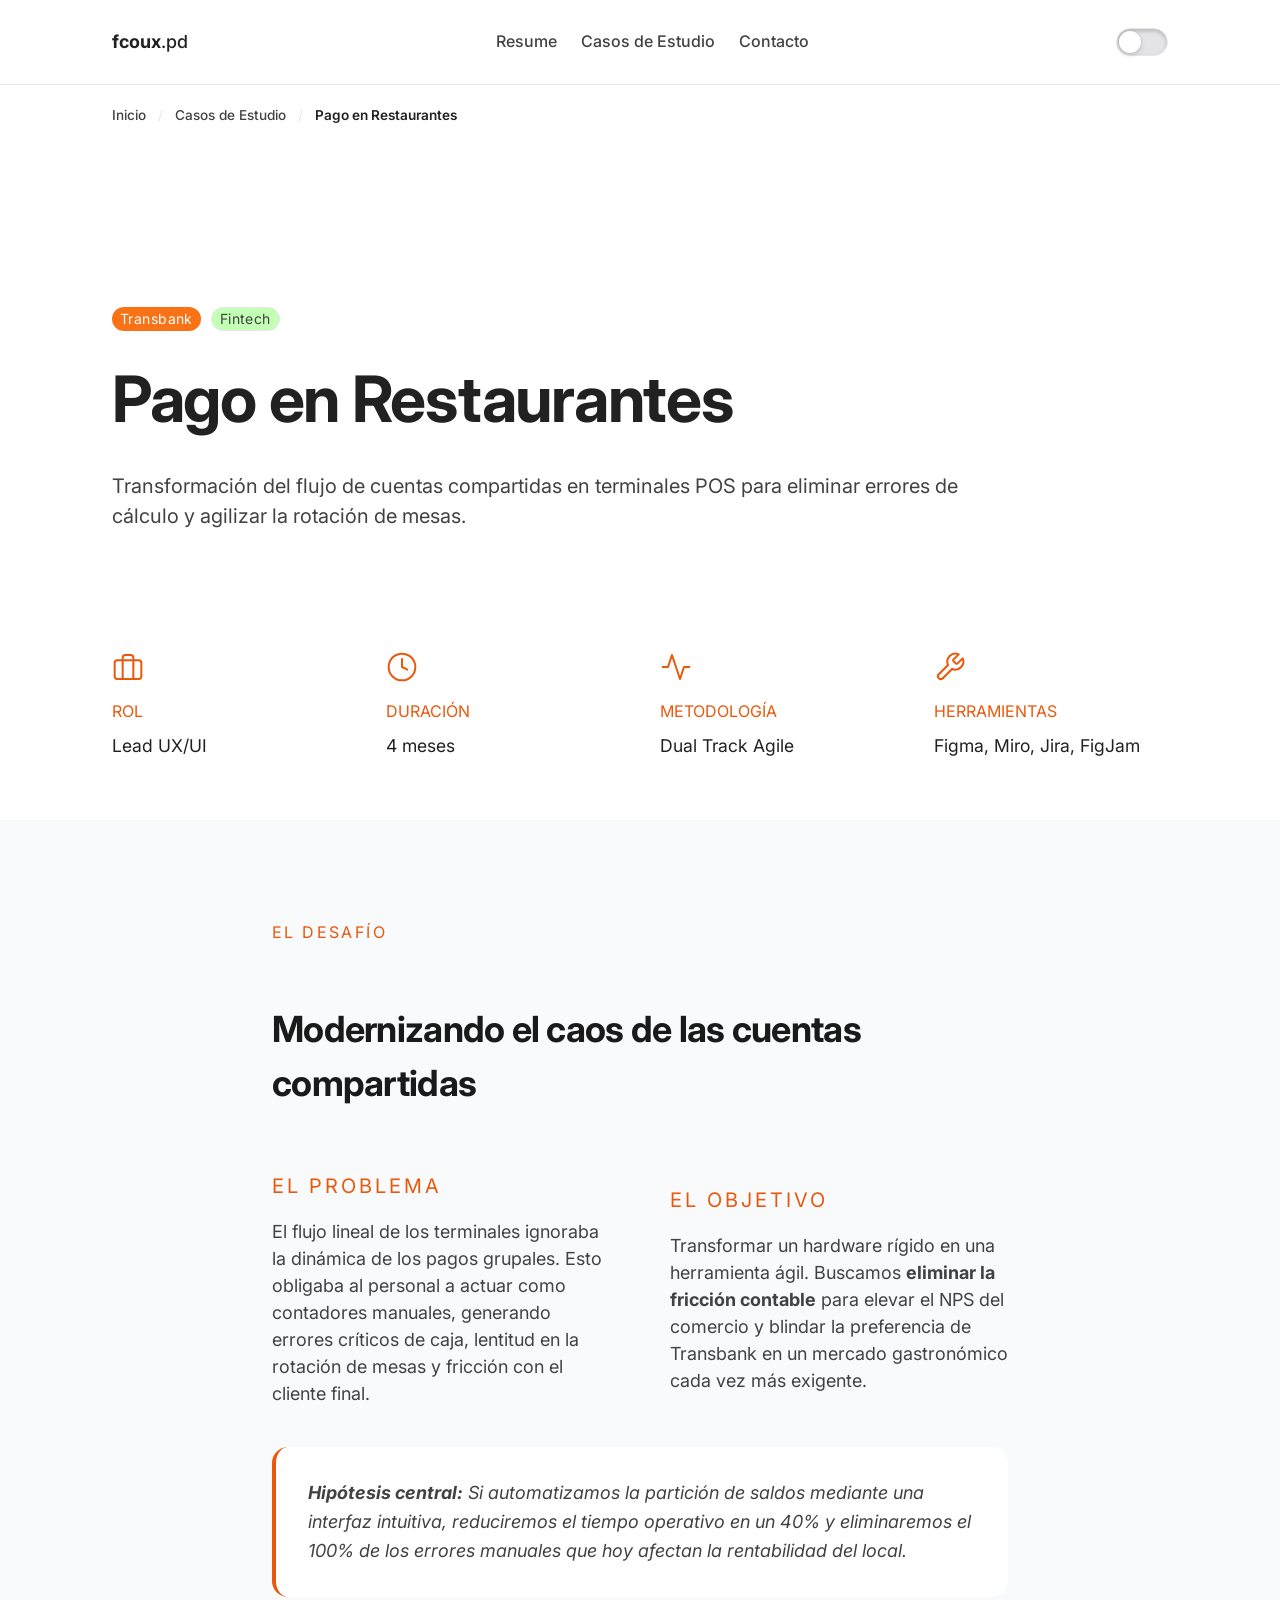
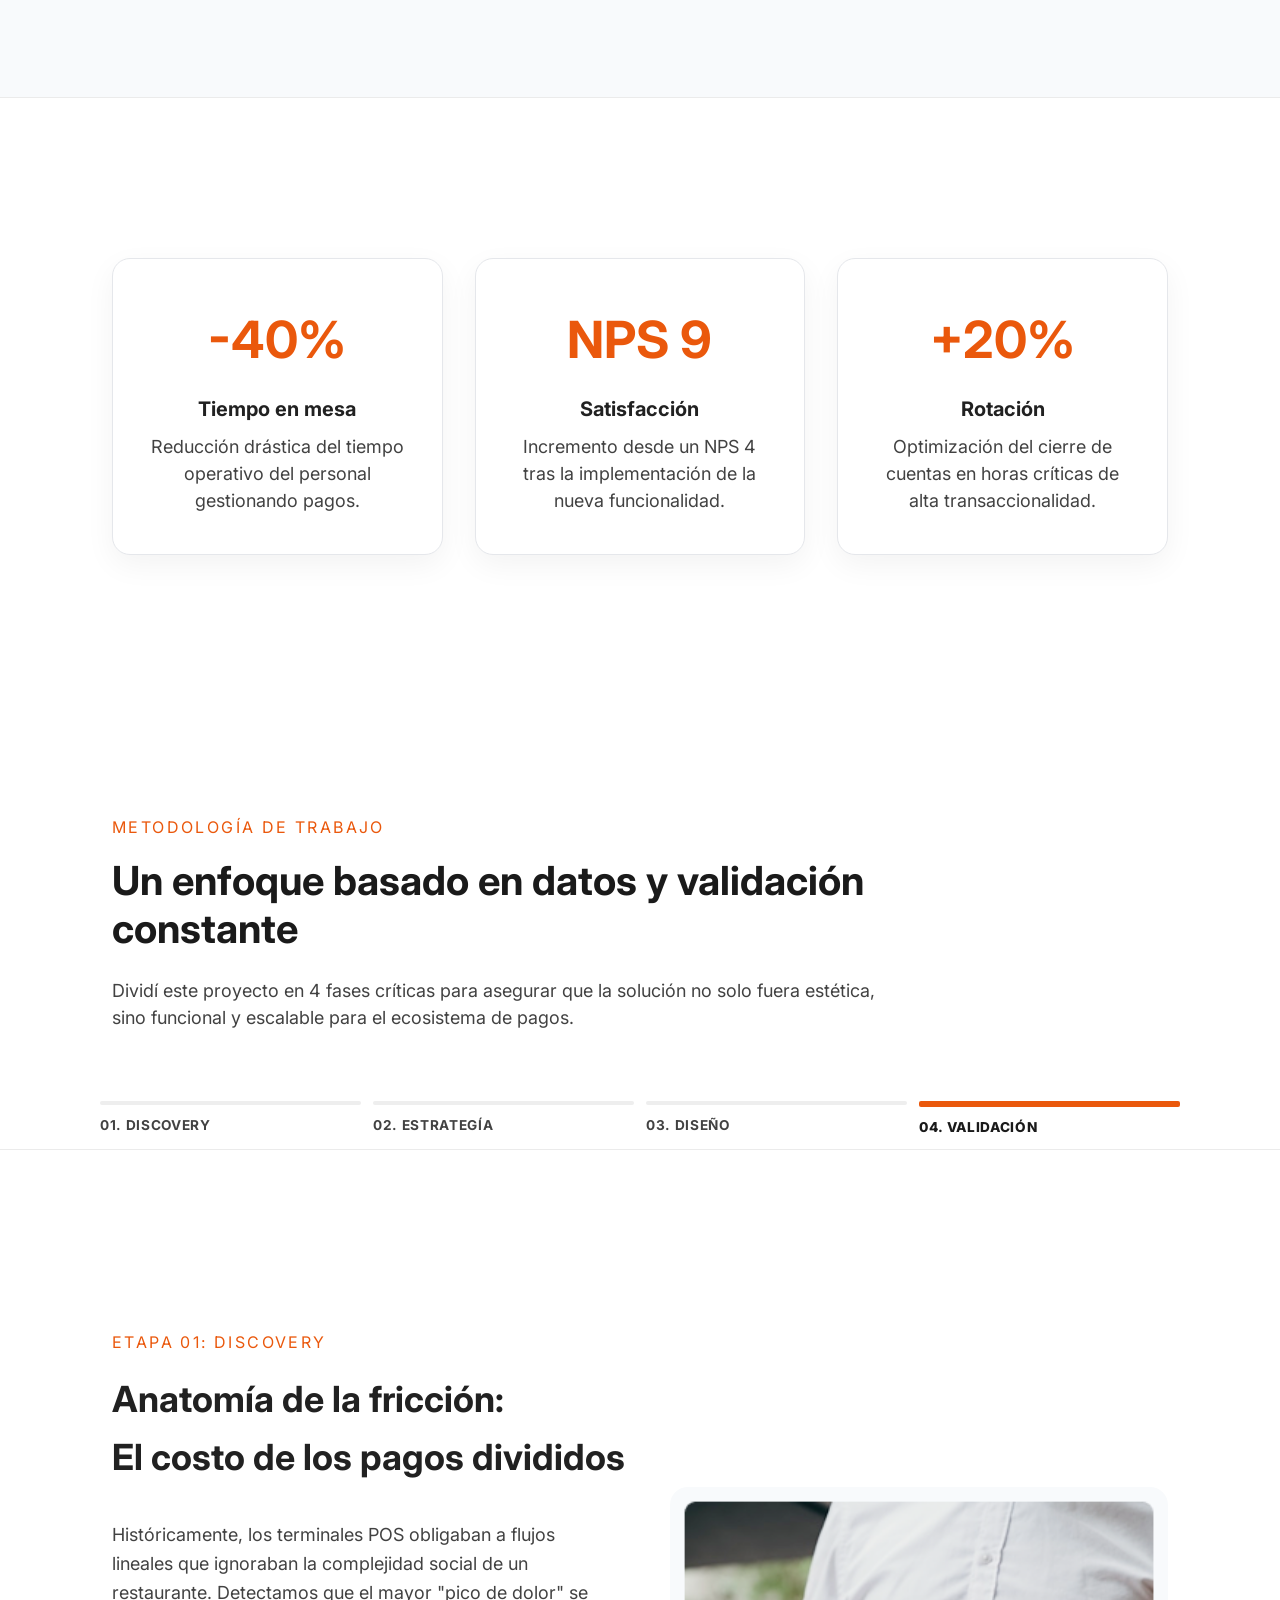
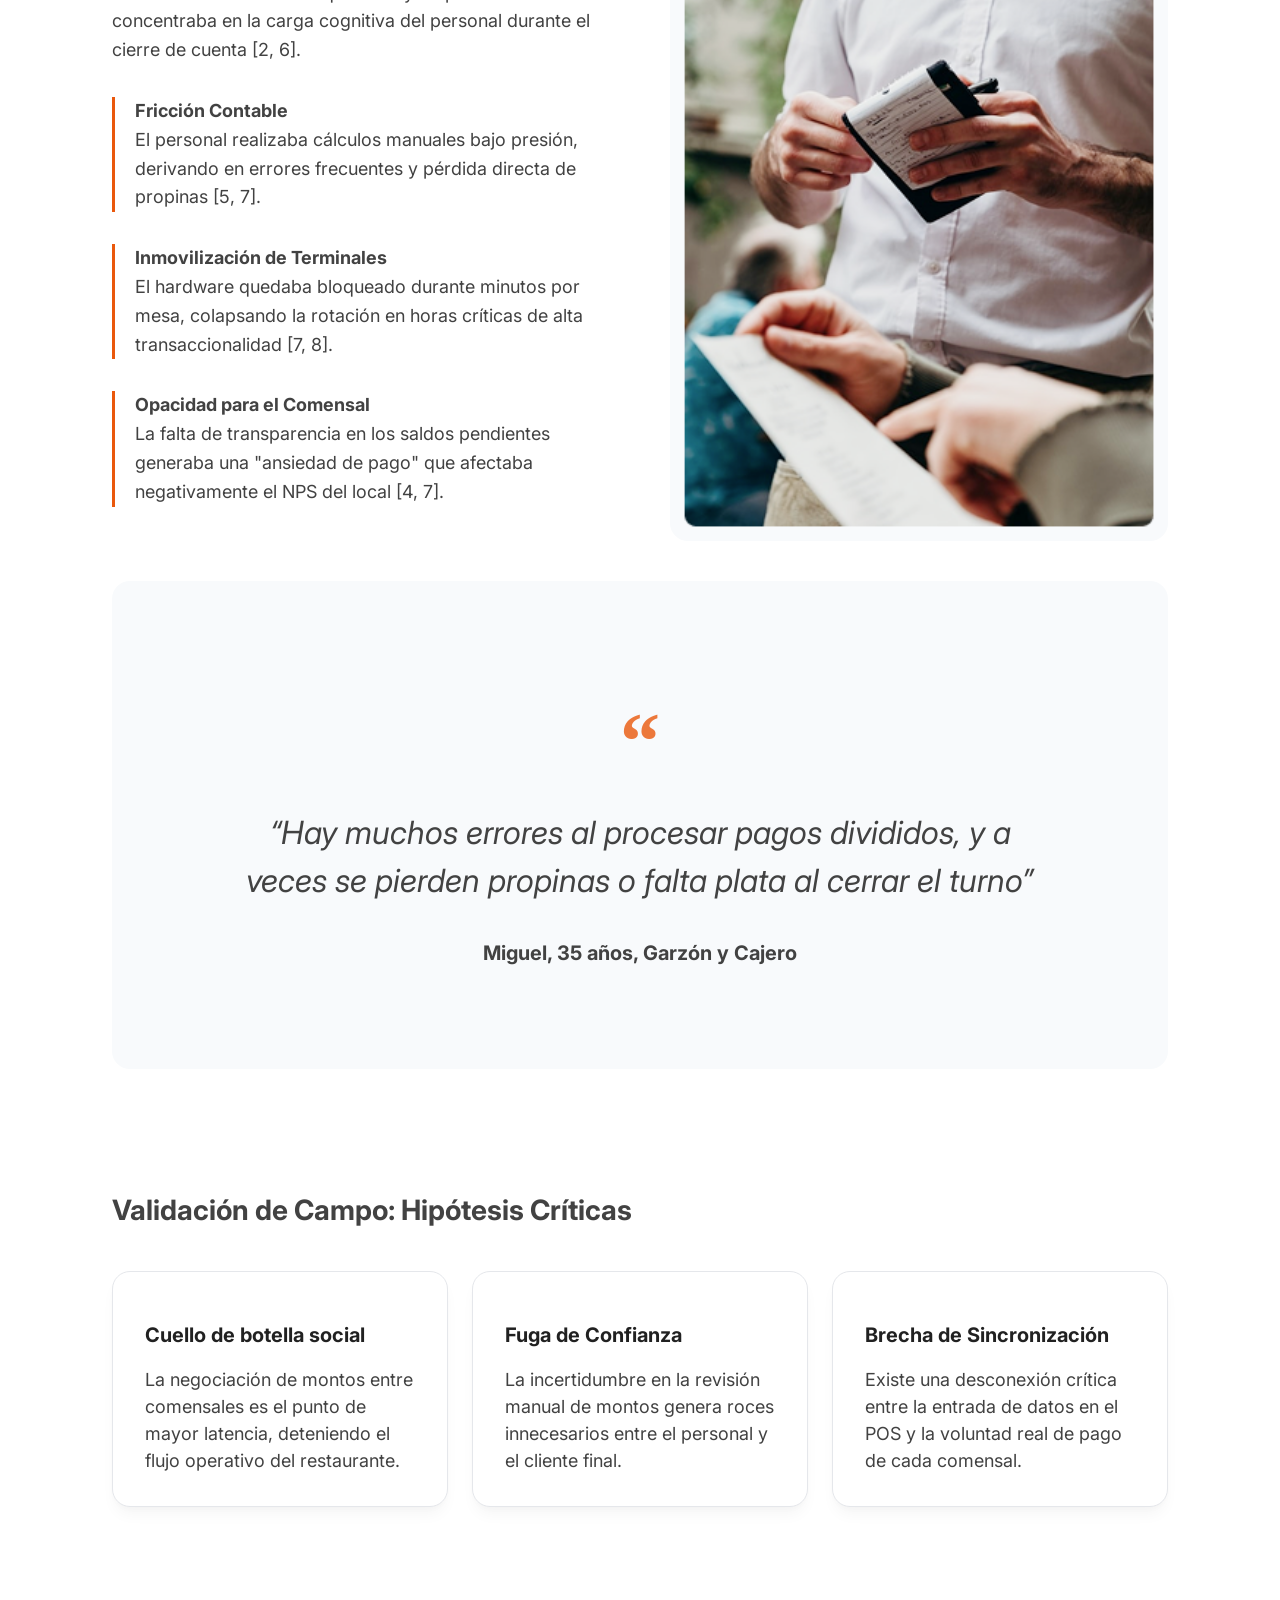
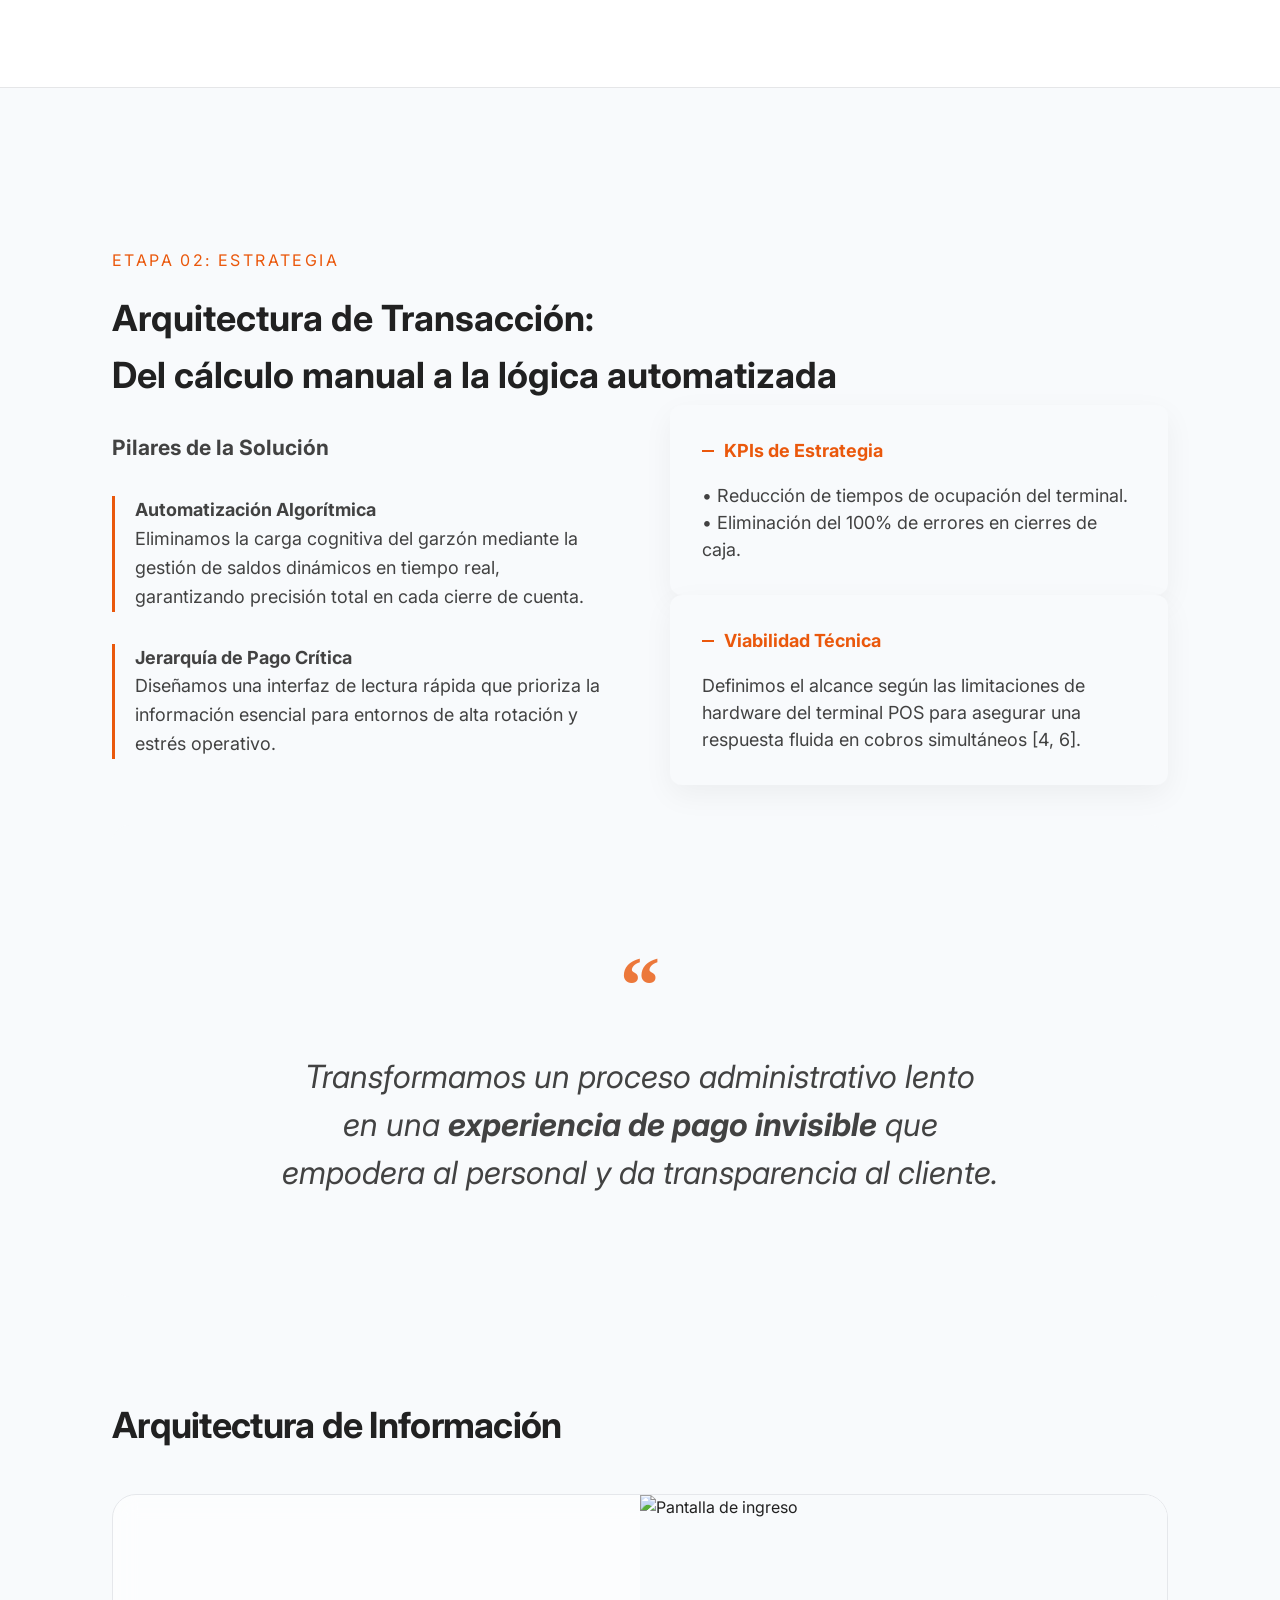
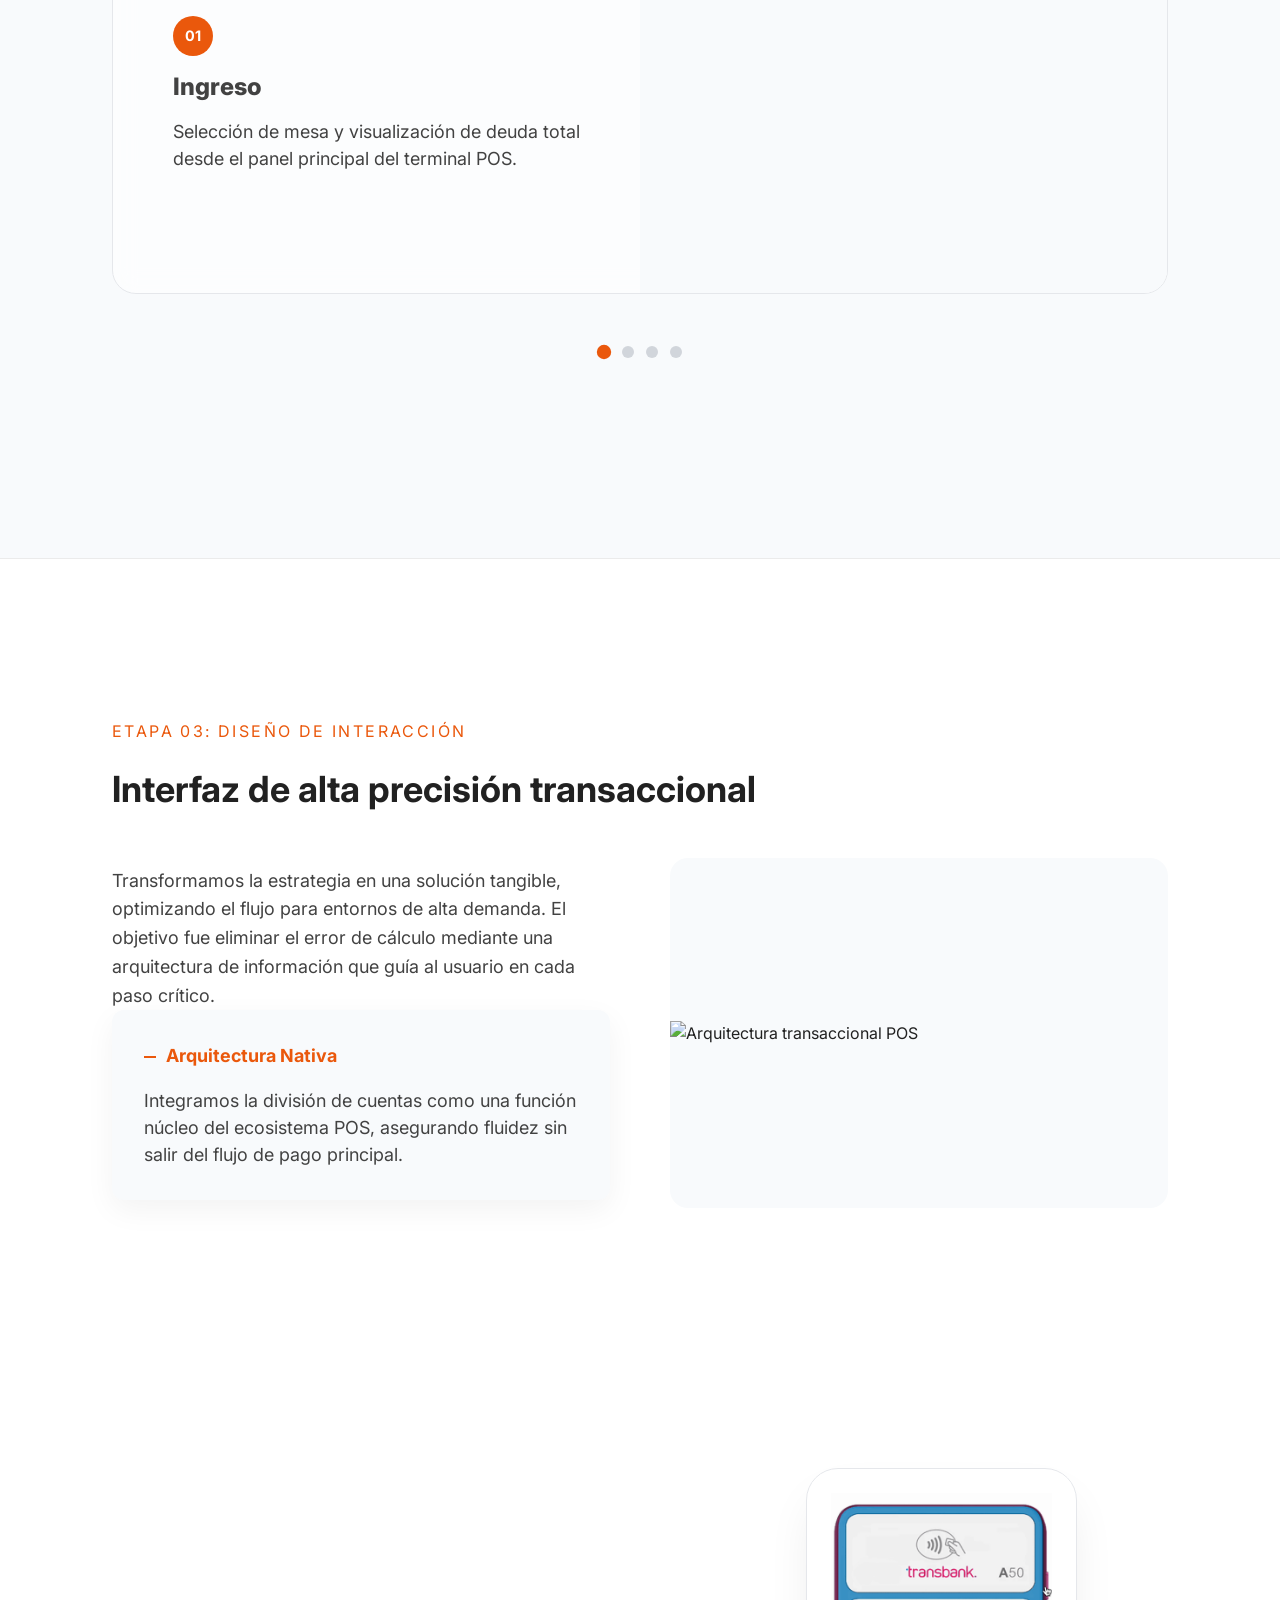
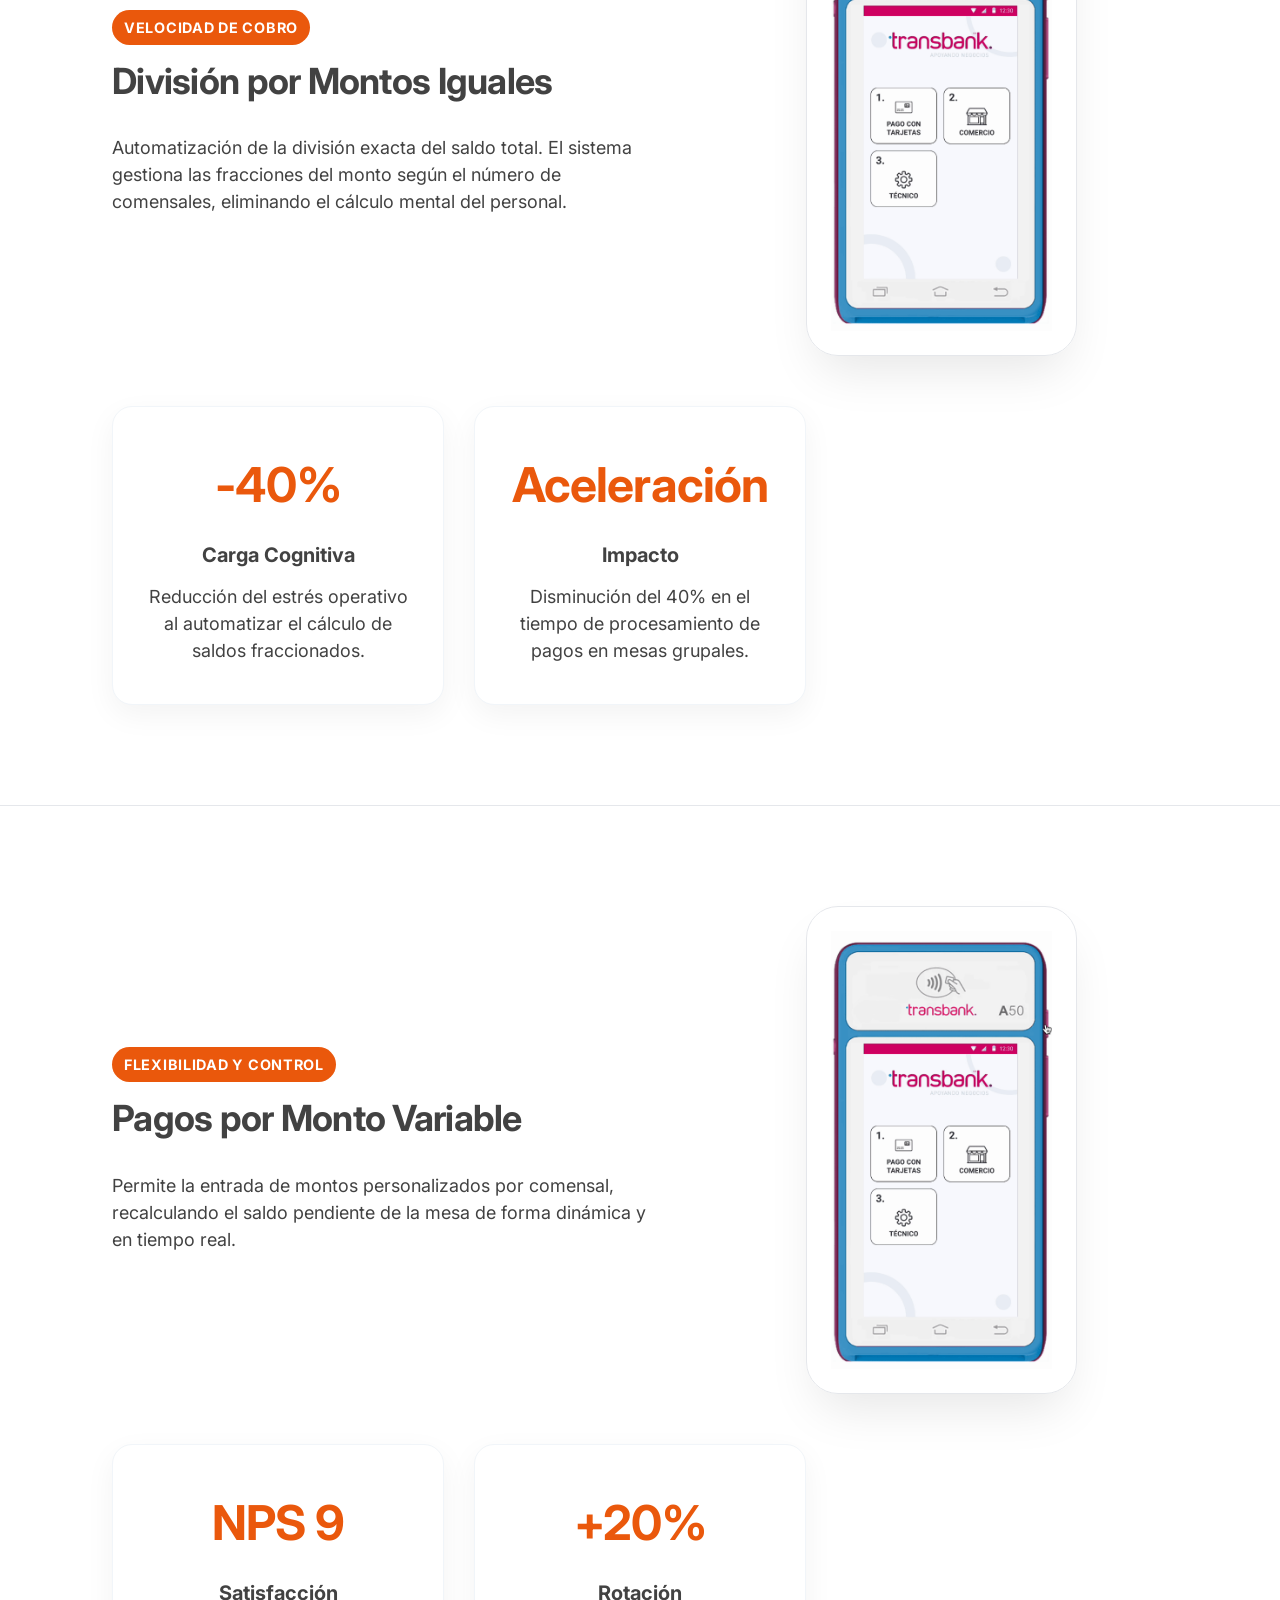
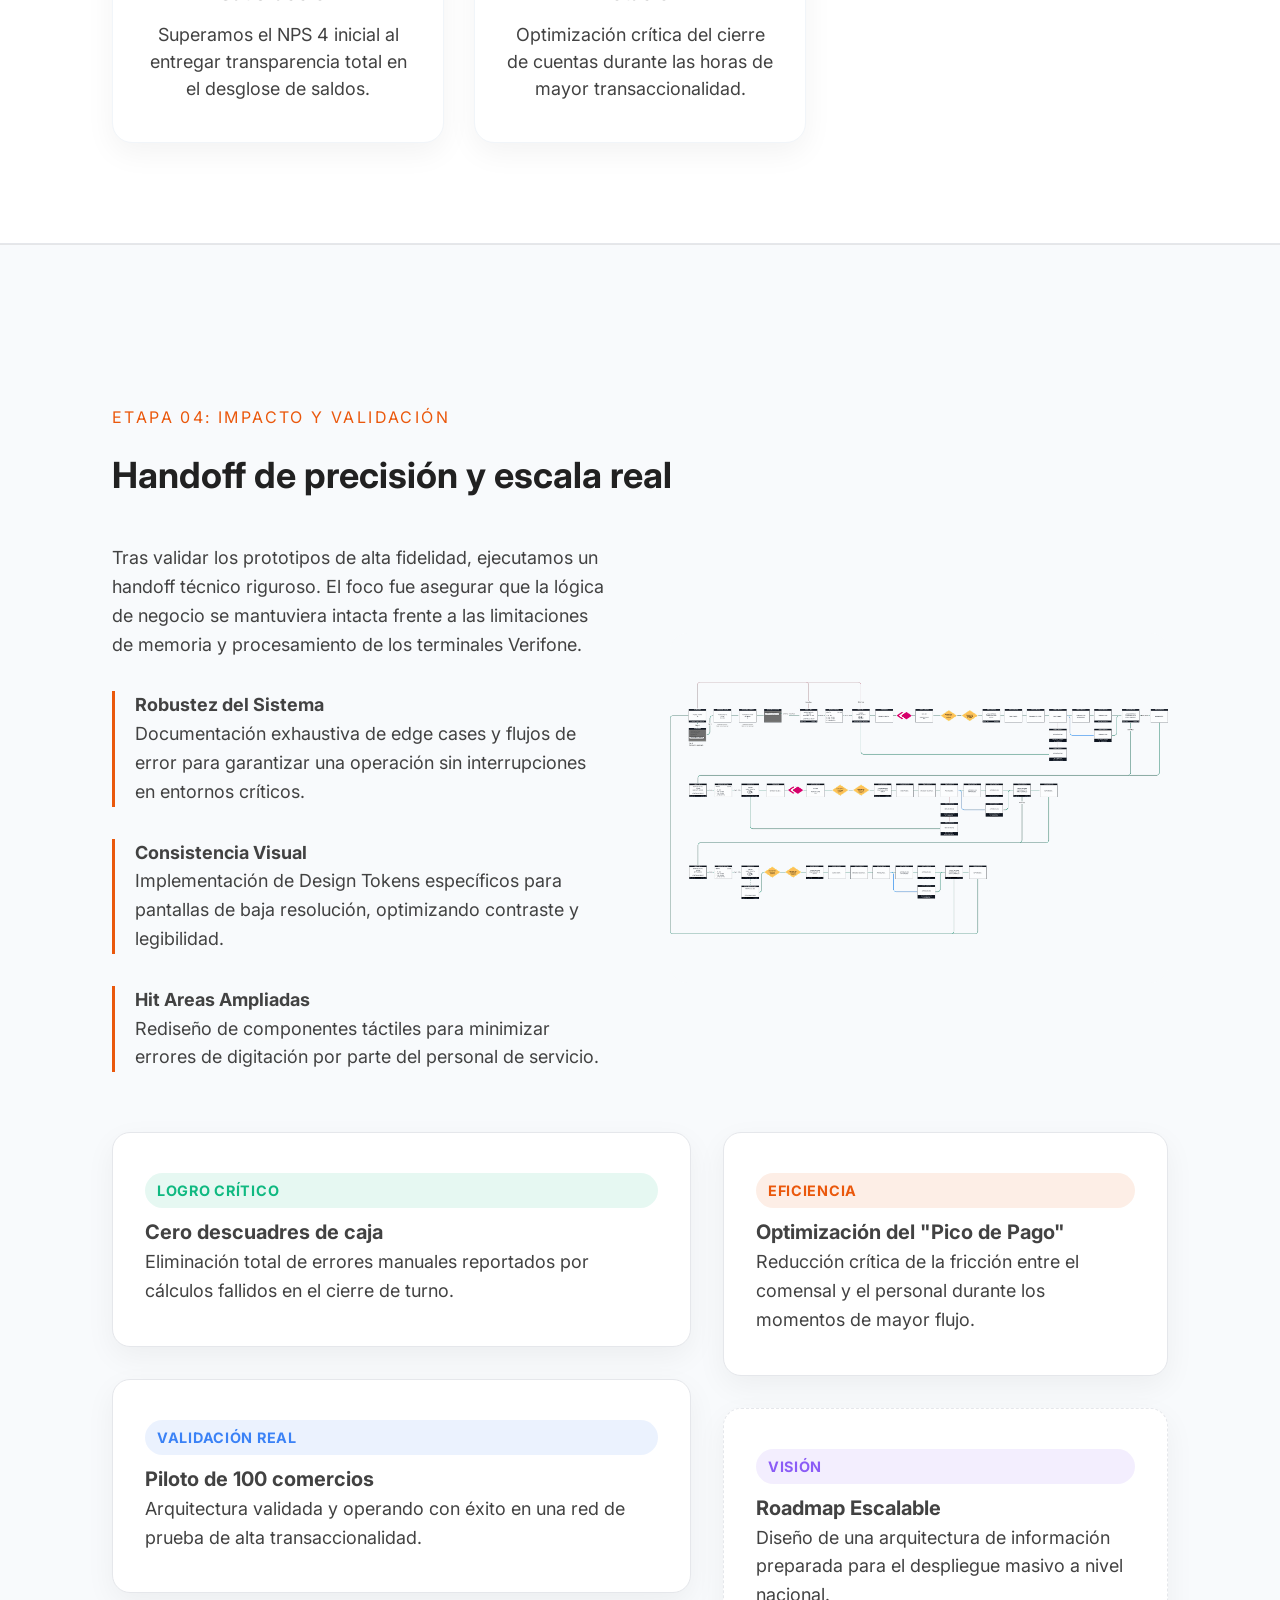
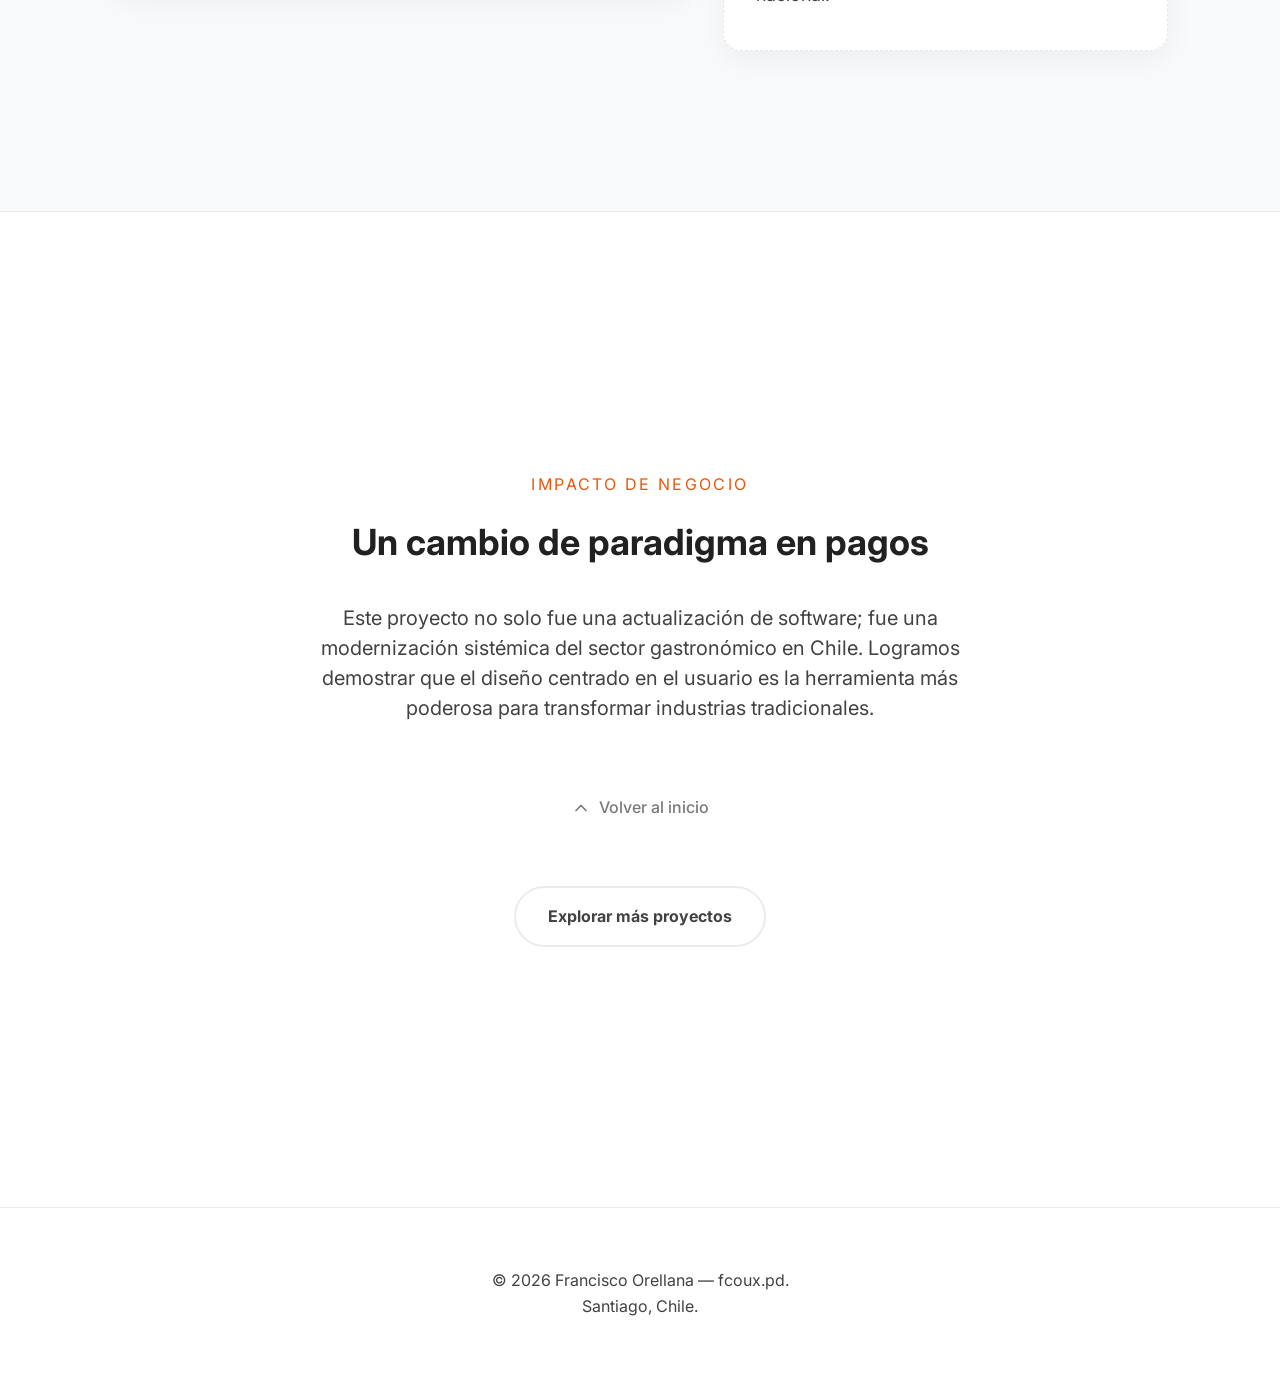
==== restaurante.html @ 1adadba8 "Add files via upload MVP 2" ====
<!DOCTYPE html>
<html lang="es">

<head>
    <meta charset="UTF-8">
    <meta name="viewport" content="width=device-width, initial-scale=1.0">
    <base href="/portfolio.pd-ux/">
    <title>Pago en Restaurantes | fcoux.pd</title>
    <link rel="stylesheet" href="../css/index.css">
    <link rel="stylesheet" href="../css/restaurante.css">
    <link href="https://fonts.googleapis.com/css2?family=Inter:wght@400;500;600;700;800&display=swap" rel="stylesheet">
</head>

<body>
    <header class="navbar" id="navbar">
        <div class="container nav-content">
            <a href="../index.html" class="logo"><strong>fcoux</strong>.pd</a>
            <nav class="nav-links desktop-nav">
                <a href="../index.html#about">Resume</a>
                <a href="../index.html#projects">Casos de Estudio</a>
                <a href="../index.html#contact">Contacto</a>
            </nav>
            <div class="nav-actions">
                <button class="theme-toggle" id="themeToggle" type="button" aria-label="Cambiar tema">
                    <div class="theme-toggle-track">
                        <div class="theme-toggle-thumb"></div>
                    </div>
                </button>
                <button class="menu-toggle" id="menuToggle" type="button" aria-label="Abrir menú">
                    <span></span><span></span><span></span>
                </button>
            </div>
        </div>
        <nav class="mobile-menu" id="mobileMenu">
            <a href="../index.html#about">Resume</a>
            <a href="../index.html#projects">Casos de Estudio</a>
            <a href="../index.html#contact">Contacto</a>
        </nav>
    </header>
    <nav class="breadcrumb-nav" aria-label="Breadcrumb">
        <div class="container">
            <ol class="breadcrumb-list">
                <li><a href="../index.html">Inicio</a></li>
                <li><a href="../index.html#projects">Casos de Estudio</a></li>
                <li aria-current="page">Pago en Restaurantes</li>
            </ol>
        </div>
    </nav>
    <main>
        <section class="project-detail-hero">
            <div class="container">
                <div class="project-tags">
                    <span class="tag tag-primary">Transbank</span>
                    <span class="tag tag-secondary">Fintech</span>
                </div>

                <div class="project-header">
                    <h1>Pago en Restaurantes</h1>
                    <p class="project-subtitle">Transformación del flujo de cuentas compartidas en terminales POS para eliminar errores de cálculo y agilizar la rotación de mesas.</p>
                </div>

                <div class="project-meta-grid">
                    <div class="project-meta-item">
                        <div class="icon-box">
                            <svg xmlns="http://www.w3.org/2000/svg" viewBox="0 0 24 24" fill="none" stroke="currentColor" stroke-width="2" stroke-linecap="round" stroke-linejoin="round"><rect x="2" y="7" width="20" height="14" rx="2" ry="2"></rect><path d="M16 21V5a2 2 0 0 0-2-2h-4a2 2 0 0 0-2 2v16"></path></svg>
                        </div>
                        <span>ROL</span>
                        <p>Lead UX/UI</p>
                    </div>

                    <div class="project-meta-item">
                        <div class="icon-box">
                            <svg xmlns="http://www.w3.org/2000/svg" viewBox="0 0 24 24" fill="none" stroke="currentColor" stroke-width="2" stroke-linecap="round" stroke-linejoin="round"><circle cx="12" cy="12" r="10"></circle><polyline points="12 6 12 12 16 14"></polyline></svg>
                        </div>
                        <span>DURACIÓN</span>
                        <p>4 meses</p>
                    </div>

                    <div class="project-meta-item">
                        <div class="icon-box">
                            <svg xmlns="http://www.w3.org/2000/svg" viewBox="0 0 24 24" fill="none" stroke="currentColor" stroke-width="2" stroke-linecap="round" stroke-linejoin="round"><polyline points="22 12 18 12 15 21 9 3 6 12 2 12"></polyline></svg>
                        </div>
                        <span>METODOLOGÍA</span>
                        <p>Dual Track Agile</p>
                    </div>

                    <div class="project-meta-item">
                        <div class="icon-box">
                            <svg xmlns="http://www.w3.org/2000/svg" viewBox="0 0 24 24" fill="none" stroke="currentColor" stroke-width="2" stroke-linecap="round" stroke-linejoin="round"><path d="M14.7 6.3a1 1 0 0 0 0 1.4l1.6 1.6a1 1 0 0 0 1.4 0l3.77-3.77a6 6 0 0 1-7.94 7.94l-6.91 6.91a2.12 2.12 0 0 1-3-3l6.91-6.91a6 6 0 0 1 7.94-7.94l-3.76 3.76z"></path></svg>
                        </div>
                        <span>HERRAMIENTAS</span>
                        <p>Figma, Miro, Jira, FigJam</p>
                    </div>
                </div>
            </div>
        </section>
        <section class="section-wrapper bg-surface-2">
            <div class="container narrow">
                <div class="problem-statement">
                    <span class="stage-tag">EL DESAFÍO</span>
                    <h2 class="mt-40">Modernizando el caos de las cuentas compartidas</h2>

                    <div class="two-columns-grid mt-60">
                        <div class="col-text">
                            <h3>EL PROBLEMA</h3>
                            <p>El flujo lineal de los terminales ignoraba la dinámica de los pagos grupales. Esto obligaba al personal a actuar como contadores manuales, generando errores críticos de caja, lentitud en la rotación de mesas y fricción con
                                el cliente final.</p>
                        </div>
                        <div class="col-text">
                            <h3>EL OBJETIVO</h3>
                            <p>Transformar un hardware rígido en una herramienta ágil. Buscamos <strong>eliminar la fricción contable</strong> para elevar el NPS del comercio y blindar la preferencia de Transbank en un mercado gastronómico cada vez más exigente.</p>
                        </div>
                    </div>

                    <div class="data-box mt-40">
                        <strong>Hipótesis central:</strong> Si automatizamos la partición de saldos mediante una interfaz intuitiva, reduciremos el tiempo operativo en un 40% y eliminaremos el 100% de los errores manuales que hoy afectan la rentabilidad
                        del local.
                    </div>
                </div>
            </div>
        </section>
        <section class="section-wrapper border-top">
            <div class="section-content">
                <div class="container">
                    <div class="metrics-grid">
                        <div class="metric-card">
                            <span class="metric-value">-40%</span>
                            <h3 class="metric-label">Tiempo en mesa</h3>
                            <p class="metric-description">Reducción drástica del tiempo operativo del personal gestionando pagos.</p>
                        </div>
                        <div class="metric-card">
                            <span class="metric-value">NPS 9</span>
                            <h3 class="metric-label">Satisfacción</h3>
                            <p class="metric-description">Incremento desde un NPS 4 tras la implementación de la nueva funcionalidad.</p>
                        </div>
                        <div class="metric-card">
                            <span class="metric-value">+20%</span>
                            <h3 class="metric-label">Rotación</h3>
                            <p class="metric-description">Optimización del cierre de cuentas en horas críticas de alta transaccionalidad.</p>
                        </div>
                    </div>
                </div>
            </div>
        </section>
        <section class="section-wrapper process-intro">
            <div class="container">
                <div class="process-header">
                    <span class="eyebrow">Metodología de Trabajo</span>
                    <h3>Un enfoque basado en datos y validación constante</h3>
                    <p class="section-description">
                        Dividí este proyecto en 4 fases críticas para asegurar que la solución no solo fuera estética, sino funcional y escalable para el ecosistema de pagos.
                    </p>
                </div>
            </div>
        </section>
        <nav class="project-progress-nav" aria-label="Progreso del caso de estudio">
            <div class="container">
                <div class="progress-track">
                    <a href="#cap1" class="progress-step active js-scroll-link">
                        <span class="step-dot"></span>
                        <span class="step-name">01. DISCOVERY</span>
                    </a>
                    <a href="#cap2" class="progress-step active js-scroll-link">
                        <span class="step-dot"></span>
                        <span class="step-name">02. ESTRATEGÍA</span>
                    </a>
                    <a href="#cap3" class="progress-step active js-scroll-link">
                        <span class="step-dot"></span>
                        <span class="step-name">03. DISEÑO</span>
                    </a>
                    <a href="#cap4" class="progress-step active js-scroll-link">
                        <span class="step-dot"></span>
                        <span class="step-name">04. VALIDACIÓN</span>
                    </a>
                </div>
            </div>
        </nav>

        <section id="cap1" class="section-content">
            <div class="section-content">
                <div class="container">
                    <span class="stage-tag" id="cap1">ETAPA 01: DISCOVERY</span>
                    <!-- Título enfocado en el impacto operativo -->
                    <h2>Anatomía de la fricción: <br>El costo de los pagos divididos</h2>

                    <div class="two-columns-grid">
                        <div class="col-text">
                            <p>Históricamente, los terminales POS obligaban a flujos lineales que ignoraban la complejidad social de un restaurante. Detectamos que el mayor "pico de dolor" se concentraba en la carga cognitiva del personal durante el cierre
                                de cuenta [2, 6].</p>

                            <div class="pillars-grid">
                                <div class="highlight-list">
                                    <strong>Fricción Contable</strong>
                                    <p>El personal realizaba cálculos manuales bajo presión, derivando en errores frecuentes y pérdida directa de propinas [5, 7].</p>
                                </div>
                                <div class="highlight-list">
                                    <strong>Inmovilización de Terminales</strong>
                                    <p>El hardware quedaba bloqueado durante minutos por mesa, colapsando la rotación en horas críticas de alta transaccionalidad [7, 8].</p>
                                </div>
                                <div class="highlight-list">
                                    <strong>Opacidad para el Comensal</strong>
                                    <p>La falta de transparencia en los saldos pendientes generaba una "ansiedad de pago" que afectaba negativamente el NPS del local [4, 7].</p>
                                </div>
                            </div>
                        </div>

                        <div class="col-visual">
                            <div class="image-placeholder journey-map">
                                <img src="../media/researc.png" alt="Journey Map: El flujo de pago en 8+ fases" class="img-fluid">
                            </div>
                        </div>
                    </div>

                    <!-- Voice of Customer: Directo de tus fuentes -->
                    <div class="question-container">
                        <div class="quote-icon">“</div>
                        <p class="question-text">
                            “Hay muchos errores al procesar pagos divididos, y a veces se pierden propinas o falta plata al cerrar el turno”
                        </p>
                        <p class="user-info">
                            Miguel, 35 años, Garzón y Cajero
                        </p>
                    </div>

                    <!-- Hipótesis de Investigación de Campo corregidas -->
                    <div class="guerrilla-box mt-60">
                        <h3>Validación de Campo: Hipótesis Críticas</h3>
                        <div class="hypothesis-grid">
                            <article class="hypo-item">
                                <div class="icon-box-hypo">
                                    <i data-lucide="users"></i>
                                </div>
                                <h4>Cuello de botella social</h4>
                                <p>La negociación de montos entre comensales es el punto de mayor latencia, deteniendo el flujo operativo del restaurante.</p>
                            </article>

                            <article class="hypo-item">
                                <div class="icon-box-hypo">
                                    <i data-lucide="alert-triangle"></i>
                                </div>
                                <h4>Fuga de Confianza</h4>
                                <p>La incertidumbre en la revisión manual de montos genera roces innecesarios entre el personal y el cliente final.</p>
                            </article>

                            <article class="hypo-item">
                                <div class="icon-box-hypo">
                                    <i data-lucide="refresh-cw"></i>
                                </div>
                                <h4>Brecha de Sincronización</h4>
                                <p>Existe una desconexión crítica entre la entrada de datos en el POS y la voluntad real de pago de cada comensal.</p>
                            </article>
                        </div>
                    </div>

                    <script src="https://unpkg.com/lucide@latest"></script>
                    <script>
                        lucide.createIcons();
                    </script>
                </div>
            </div>


        </section>
        <section id="cap2" class="section-wrapper border-top bg-surface-2">

            <div class="section-content">
                <div class="container">
                    <span class="stage-tag">ETAPA 02: ESTRATEGIA</span>
                    <!-- Título con enfoque en el valor entregado -->
                    <h2>Arquitectura de Transacción: <br> Del cálculo manual a la lógica automatizada</h2>

                    <div class="two-columns-grid">
                        <div class="col-text">
                            <h3>Pilares de la Solución</h3>
                            <div class="pillars-grid">
                                <div class="highlight-list">
                                    <strong>Automatización Algorítmica</strong>
                                    <p>Eliminamos la carga cognitiva del garzón mediante la gestión de saldos dinámicos en tiempo real, garantizando precisión total en cada cierre de cuenta.</p>
                                </div>
                                <div class="highlight-list">
                                    <strong>Jerarquía de Pago Crítica</strong>
                                    <p>Diseñamos una interfaz de lectura rápida que prioriza la información esencial para entornos de alta rotación y estrés operativo.</p>
                                </div>
                            </div>
                        </div>

                        <div class="col-visual">
                            <div class="qa-box">
                                <h4>KPIs de Estrategia</h4>
                                <p>• Reducción de tiempos de ocupación del terminal.</p>
                                <p>• Eliminación del 100% de errores en cierres de caja.</p>
                            </div>
                            <div class="qa-box">
                                <h4>Viabilidad Técnica</h4>
                                <p>Definimos el alcance según las limitaciones de hardware del terminal POS para asegurar una respuesta fluida en cobros simultáneos [4, 6].</p>
                            </div>
                        </div>
                    </div>
                    <div class="question-container">
                        <div class="quote-icon">“</div>
                        <p class="question-text">
                            Transformamos un proceso administrativo lento en una
                            <strong>experiencia de pago invisible</strong> que empodera al personal y da transparencia al cliente.
                        </p>

                    </div>


                    <div class="mt-100">
                        <div class="section-title">
                            <h2>Arquitectura de Información</h2>
                        </div>
                        <div class="architecture-carousel">
                            <div class="carousel-track">

                                <div class="flow-slide">
                                    <div class="slide-content">
                                        <div class="step-badge">01</div>
                                        <h4>Ingreso</h4>
                                        <p>Selección de mesa y visualización de deuda total desde el panel principal del terminal POS.</p>
                                    </div>
                                    <div class="slide-visual">
                                        <img src="../media/pantalla-01.png" alt="Pantalla de ingreso">
                                    </div>
                                </div>

                                <div class="flow-slide">
                                    <div class="slide-content">
                                        <div class="step-badge">02</div>
                                        <h4>Partición</h4>
                                        <p>Definición de rutas: División por montos iguales, específicos o por ítems de consumo.</p>
                                    </div>
                                    <div class="slide-visual">
                                        <img src="../media/pantalla-02.png" alt="Pantalla de partición">
                                    </div>
                                </div>
                                <div class="flow-slide">
                                    <div class="slide-content">
                                        <div class="step-badge">03</div>
                                        <h4>Liquidación</h4>
                                        <p>Gestión dinámica de saldos y pagos parciales</p>
                                    </div>
                                    <div class="slide-visual">
                                        <img src="../media/pantalla-02.png" alt="Pantalla de partición">
                                    </div>
                                </div>
                                <div class="flow-slide">
                                    <div class="slide-content">
                                        <div class="step-badge">04</div>
                                        <h4>Cierre</h4>
                                        <p>Emisión de comprobantes y liberación de mesa.</p>
                                    </div>
                                    <div class="slide-visual">
                                        <img src="../media/pantalla-02.png" alt="Pantalla de partición">
                                    </div>
                                </div>

                            </div>

                            <div class="carousel-dots">
                                <span class="dot active"></span>
                                <span class="dot"></span>
                                <span class="dot"></span>
                                <span class="dot"></span>
                            </div>
                        </div>
                    </div>
                </div>
            </div>
        </section>



        <section id="cap3" class="section-wrapper border-top">
            <div class="section-content">
                <div class="container">
                    <span class="stage-tag" id="cap3">ETAPA 03: DISEÑO DE INTERACCIÓN</span>
                    <h2>Interfaz de alta precisión transaccional</h2>

                    <div class="two-columns-grid mt-40">
                        <div class="col-text">
                            <p>Transformamos la estrategia en una solución tangible, optimizando el flujo para entornos de alta demanda. El objetivo fue eliminar el error de cálculo mediante una arquitectura de información que guía al usuario en cada paso
                                crítico.
                            </p>
                            <div class="qa-box mt-20">
                                <h4>Arquitectura Nativa</h4>
                                <p>Integramos la división de cuentas como una función núcleo del ecosistema POS, asegurando fluidez sin salir del flujo de pago principal.</p>
                            </div>
                        </div>
                        <div class="col-visual">
                            <div class="image-placeholder">
                                <img src="../media/Frame 19210.png" alt="Arquitectura transaccional POS" class="img-fluid">
                            </div>
                        </div>
                    </div>
                </div>
            </div>
        </section>

        <section class="feature-block">
            <div class="container">
                <div class="feature-main-grid">
                    <div class="feature-info">
                        <span class="status-badge">Velocidad de Cobro</span>
                        <h3 class="feature-title">División por Montos Iguales</h3>
                        <p class="feature-description">
                            Automatización de la división exacta del saldo total. El sistema gestiona las fracciones del monto según el número de comensales, eliminando el cálculo mental del personal.
                        </p>
                    </div>
                    <div class="feature-visual">
                        <div class="visual-container glass-effect">
                            <img src="../media/bloqueotemporal.gif" alt="Flujo montos iguales" class="feature-gif">
                        </div>
                    </div>
                </div>

                <div class="impact-stats">
                    <div class="stat-card">
                        <h4>-40%</h4>
                        <strong>Carga Cognitiva</strong>
                        <p>Reducción del estrés operativo al automatizar el cálculo de saldos fraccionados.</p>
                    </div>
                    <div class="stat-card">
                        <h4>Aceleración</h4>
                        <strong>Impacto</strong>
                        <p>Disminución del 40% en el tiempo de procesamiento de pagos en mesas grupales.</p>
                    </div>
                </div>
            </div>
        </section>

        <section class="feature-block">
            <div class="container">
                <div class="feature-main-grid">
                    <div class="feature-info">
                        <span class="status-badge">Flexibilidad y Control</span>
                        <h3 class="feature-title">Pagos por Monto Variable</h3>
                        <p class="feature-description">
                            Permite la entrada de montos personalizados por comensal, recalculando el saldo pendiente de la mesa de forma dinámica y en tiempo real.
                        </p>
                    </div>
                    <div class="feature-visual">
                        <div class="visual-container glass-effect">
                            <img src="../media/bloqueotemporal.gif" alt="Flujo montos variables" class="feature-gif">
                        </div>
                    </div>
                </div>

                <div class="impact-stats">
                    <div class="stat-card">
                        <h4>NPS 9</h4>
                        <strong>Satisfacción</strong>
                        <p>Superamos el NPS 4 inicial al entregar transparencia total en el desglose de saldos.</p>
                    </div>
                    <div class="stat-card">
                        <h4>+20%</h4>
                        <strong>Rotación</strong>
                        <p>Optimización crítica del cierre de cuentas durante las horas de mayor transaccionalidad.</p>
                    </div>
                </div>
            </div>
        </section>

        <section id="cap4" class="section-wrapper border-top bg-surface-2">
            <div class="section-content">
                <div class="container">
                    <span class="stage-tag" id="cap4">ETAPA 04: IMPACTO Y VALIDACIÓN</span>
                    <h2>Handoff de precisión y escala real</h2>

                    <div class="two-columns-grid mt-40">
                        <div class="col-text">
                            <p>Tras validar los prototipos de alta fidelidad, ejecutamos un handoff técnico riguroso. El foco fue asegurar que la lógica de negocio se mantuviera intacta frente a las limitaciones de memoria y procesamiento de los terminales
                                Verifone.
                            </p>
                            <div class="pillars-grid">
                                <div class="highlight-list">
                                    <strong>Robustez del Sistema</strong>
                                    <p>Documentación exhaustiva de edge cases y flujos de error para garantizar una operación sin interrupciones en entornos críticos.</p>
                                </div>
                                <div class="highlight-list">
                                    <strong>Consistencia Visual</strong>
                                    <p>Implementación de Design Tokens específicos para pantallas de baja resolución, optimizando contraste y legibilidad.</p>
                                </div>
                                <div class="highlight-list">
                                    <strong>Hit Areas Ampliadas</strong>
                                    <p>Rediseño de componentes táctiles para minimizar errores de digitación por parte del personal de servicio.</p>
                                </div>
                            </div>
                        </div>
                        <div class="col-visual">
                            <div class="image-placeholder">
                                <img src="../media/division.png" alt="Especificaciones técnicas de handoff" class="img-fluid">
                            </div>
                        </div>
                    </div>

                    <!-- Dashboard de impacto estratégico -->
                    <div class="impact-dashboard-grid mt-60">
                        <div class="main-impact-column">
                            <div class="metric-card">
                                <span class="status-badge success">Logro Crítico</span>
                                <h4>Cero descuadres de caja</h4>
                                <p class="impact-highlight">Eliminación total de errores manuales reportados por cálculos fallidos en el cierre de turno.</p>
                            </div>
                            <div class="metric-card">
                                <span class="status-badge validated">Validación Real</span>
                                <h4>Piloto de 100 comercios</h4>
                                <p class="impact-highlight">Arquitectura validada y operando con éxito en una red de prueba de alta transaccionalidad.</p>
                            </div>
                        </div>
                        <div class="secondary-impact-column">
                            <div class="metric-card">
                                <span class="status-badge operational">Eficiencia</span>
                                <h4>Optimización del "Pico de Pago"</h4>
                                <p>Reducción crítica de la fricción entre el comensal y el personal durante los momentos de mayor flujo.</p>
                            </div>
                            <div class="metric-card roadmap-card">
                                <span class="status-badge vision">Visión</span>
                                <h4>Roadmap Escalable</h4>
                                <p>Diseño de una arquitectura de información preparada para el despliegue masivo a nivel nacional.</p>
                            </div>
                        </div>
                    </div>
                </div>
            </div>
        </section>


        <section class="section-wrapper border-top">
            <div class="section-content">
                <div class="container narrow">
                    <div class="final-reflection">
                        <span class="stage-tag">IMPACTO DE NEGOCIO</span>
                        <h2>Un cambio de paradigma en pagos</h2>
                        <p class="reflection-text">
                            Este proyecto no solo fue una actualización de software; fue una modernización sistémica del sector gastronómico en Chile. Logramos demostrar que el diseño centrado en el usuario es la herramienta más poderosa para transformar industrias tradicionales.
                        </p>
                        <div class="back-to-top-container">
                            <a href="../html/restaurante.html" class="back-to-top-link">
                                <svg xmlns="http://www.w3.org/2000/svg" width="20" height="20" viewBox="0 0 24 24" fill="none" stroke="currentColor" stroke-width="2" stroke-linecap="round" stroke-linejoin="round"><path d="m18 15-6-6-6 6"/></svg> Volver
                                al inicio
                            </a>
                        </div>
                        <div class="cta-internal">
                            <a href="../index.html#projects" class="btn btn-secondary">Explorar más proyectos</a>
                        </div>
                    </div>
                </div>
            </div>
        </section>
    </main>

    <footer style="padding: 60px 0; border-top: 1px solid var(--line-separator); text-align: center;">
        <div class="container">
            <p style="color: var(--text-soft); font-size: 1rem; margin: 0;">
                © 2026 Francisco Orellana — fcoux.pd. <br> Santiago, Chile.
            </p>
        </div>
    </footer>

    <script src="../js/main.js"></script>

</body>

</html>
---- css/index.css ----
/* ============================================================ 
   SISTEMA DE DISEÑO: fcoux.pd 
   ============================================================ */


/* 1. VARIABLES (DESIGN TOKENS) */

:root {
    --bg: #ffffff;
    --surface: #ffffff;
    --surface-2: #F8FAFC;
    --surface-3: #dddddd;
    --surface-4: #d4d4d4;
    --surface-dark-card: #232326;
    --surface-dark-card-hover: #2b2b2f;
    --surface-muted: #3a3a36;
    --surface-muted-hover: #42423d;
    --text: #212121;
    --text-soft: #424242;
    --text-light: #f8fafc;
    --tag-primary: #f97316;
    --tag-secundary: #c3ffb4;
    --text-light-soft: rgba(255, 255, 255, 0.82);
    --text-muted-card: rgba(255, 255, 255, 0.64);
    --line: #e5e7eb;
    --accent: #ea580c;
    --accent-dark: #c2410c;
    --btn-hover-gray: #f1f5f9;
    --tag-bg: rgba(255, 255, 255, 0.18);
    --shadow: 0 4px 12px rgba(0, 0, 0, 0.05);
    --card-radius: 18px;
    --header-height: 84px;
}


/* 2. DARK MODE TOKENS */

body.dark-mode {
    --bg: #0b1220;
    --surface: #0f172a;
    --surface-2: #111827;
    --surface-dark-card: #171c27;
    --surface-dark-card-hover: #1d2431;
    --surface-muted: #2b313d;
    --surface-muted-hover: #323949;
    --text: #e5e7eb;
    --text-soft: #94a3b8;
    --text-light: #f8fafc;
    --text-light-soft: rgba(255, 255, 255, 0.82);
    --text-muted-card: rgba(255, 255, 255, 0.62);
    --line: rgba(255, 255, 255, 0.12);
    --accent: #f97316;
    --accent-dark: #ea580c;
    --btn-hover-gray: rgba(255, 255, 255, 0.06);
    --tag-bg: rgba(255, 255, 255, 0.14);
    --shadow: 0 6px 18px rgba(0, 0, 0, 0.35);
}


/* 3. RESET & BASE */

* {
    margin: 0;
    padding: 0;
    box-sizing: border-box;
}

html {
    scroll-behavior: smooth;
}

body {
    font-family: "Inter", sans-serif;
    color: var(--text);
    background: var(--bg);
    line-height: 1.6;
    transition: background 0.25s ease, color 0.25s ease;
}

img {
    display: block;
    width: 100%;
    height: auto;
}

a {
    color: inherit;
    text-decoration: none;
}

button {
    font: inherit;
    background: none;
    border: none;
    cursor: pointer;
}

:focus-visible {
    outline: 3px solid var(--accent);
    outline-offset: 4px;
    border-radius: 4px;
}


/* 4. LAYOUT ESTRUCTURAL */

.container {
    width: 100%;
    max-width: 1120px;
    margin: 0 auto;
    padding: 48px 0;
    /* Reparado el 60 sin unidad */
}

.section {
    padding: 48px 0;
}

.section-title h2,
.hitos-title,
h2.section-title {
    font-size: 2.25rem;
    font-weight: 800;
    letter-spacing: -0.02em;
    color: var(--text);
}


/* 5. NAVBAR & NAVIGATION */

.navbar {
    position: sticky;
    top: 0;
    z-index: 1000;
    background: rgba(255, 255, 255, 0.88);
    backdrop-filter: blur(10px);
    border-bottom: 1px solid var(--line);
    transition: background 0.25s ease, border-color 0.25s ease, box-shadow 0.25s ease;
}

body.dark-mode .navbar {
    background: rgba(11, 18, 32, 0.82);
}

.nav-content {
    min-height: var(--header-height);
    display: grid;
    grid-template-columns: auto 1fr auto;
    align-items: center;
    gap: 24px;
}

.logo {
    font-size: 1.125rem;
    font-weight: 500;
}

.desktop-nav {
    display: flex;
    align-items: center;
    justify-content: center;
    gap: 24px;
    font-size: 1rem;
}

.desktop-nav a {
    color: var(--text-soft);
    font-weight: 500;
    transition: color 0.2s ease;
}

.desktop-nav a:hover,
.desktop-nav a[aria-current="page"] {
    color: var(--accent);
}

.nav-actions {
    display: flex;
    align-items: center;
    justify-content: flex-end;
    gap: 14px;
}


/* BREADCRUMBS */

.breadcrumb-nav {
    padding: 20px 0;
    background: var(--bg);
}

.breadcrumb-list {
    display: flex;
    list-style: none;
    gap: 12px;
    font-size: 1rem;
    font-weight: 500;
    color: var(--text-soft);
}

.breadcrumb-list li:not(:last-child)::after {
    content: "/";
    margin-left: 12px;
    color: var(--line);
    font-weight: 400;
}

body.dark-mode .breadcrumb-list li:not(:last-child)::after {
    color: rgba(255, 255, 255, 0.2);
}

.breadcrumb-list a:hover {
    color: var(--accent);
}

.breadcrumb-list li[aria-current="page"] {
    color: var(--text);
    font-weight: 600;
    pointer-events: none;
}


/* 6. COMPONENTES UI (BUTTONS, TOGGLES, TAGS) */


/* THEME TOGGLE */

.theme-toggle {
    width: 52px;
    height: 28px;
    position: relative;
    cursor: pointer;
}

.theme-toggle-track {
    width: 100%;
    height: 100%;
    border-radius: 999px;
    background: #e4e4e7;
    border: 1px solid var(--line);
    transition: background 0.3s ease, box-shadow 0.3s ease;
    box-shadow: inset 0 2px 4px rgba(0, 0, 0, 0.2);
}

.theme-toggle-thumb {
    position: absolute;
    top: 3px;
    left: 3px;
    width: 22px;
    height: 22px;
    border-radius: 50%;
    background: #ffffff;
    transition: transform 0.3s cubic-bezier(0.4, 0, 0.2, 1), background 0.3s ease;
    box-shadow: 0 2px 5px rgba(0, 0, 0, 0.15), 0 0 0 1px rgba(0, 0, 0, 0.05);
}

body.dark-mode .theme-toggle-track {
    background: var(--surface-muted);
    border-color: rgba(255, 255, 255, 0.1);
    box-shadow: inset 0 2px 4px rgba(188, 188, 188, 0.2);
}

body.dark-mode .theme-toggle-thumb {
    transform: translateX(24px);
    background: var(--accent);
    box-shadow: 0 0 12px rgba(243, 243, 243, 0.4), 0 2px 5px rgba(0, 0, 0, 0.3);
}

.theme-toggle:hover .theme-toggle-track {
    border-color: var(--accent);
}


/* BOTONES */

.btn {
    display: inline-flex;
    align-items: center;
    justify-content: center;
    width: auto;
    min-width: 140px;
    padding: 12px 28px;
    border-radius: 10px;
    font-weight: 600;
    font-size: 1rem;
    cursor: pointer;
    transition: all 0.25s cubic-bezier(0.4, 0, 0.2, 1);
    text-align: center;
    border: 1px solid transparent;
}

.btn-primary {
    background: var(--accent);
    color: #ffffff;
}

.btn-primary:hover {
    background: var(--accent-dark);
    transform: translateY(-2px);
    box-shadow: 0 4px 12px rgba(234, 88, 12, 0.25);
}

.btn-secondary,
.btn-outline {
    background: var(--btn-hover-gray);
    border-color: var(--line);
    color: var(--text);
}

.btn-secondary:hover,
.btn-outline:hover {
    background: var(--btn-hover-gray);
    border-color: var(--text);
    color: var(--text);
    transform: translateY(-2px);
}


/* TAGS */

.project-tags {
    display: flex;
    flex-wrap: wrap;
    gap: 10px;
    margin-bottom: 20px;
}

.tag {
    display: inline-flex;
    align-items: center;
    padding: 4px 8px;
    border-radius: 6px;
    font-size: 0.875rem;
    font-weight: 400;
    line-height: 1;
    letter-spacing: 0.03em;
}

.tag-primary {
    background: var(--tag-primary);
    color: #ffffff;
    border-radius: 16px;
}

.tag-secondary {
    background: var(--tag-secundary);
    color: var(--text-soft);
    border: 1px solid var(--line);
    border-radius: 16px;
}

body.dark-mode .tag-secondary {
    background: rgba(255, 255, 255, 0.05);
    color: var(--text-light-soft);
}


/* 7. SECCIONES ESPECÍFICAS */


/* HERO */

.hero {
    padding: 140px 0 100px;
}

.hero h1 {
    font-size: clamp(2.5rem, 6vw, 4rem);
    font-weight: 800;
    line-height: 1.05;
    margin-bottom: 24px;
    letter-spacing: -0.02em;
    max-width: 860px;
}

.hero-text {
    font-size: 1.25rem;
    color: var(--text-soft);
    max-width: 850px;
    line-height: 1.5;
}

.hero-actions {
    margin-top: 32px;
    display: flex;
    gap: 16px;
    flex-wrap: wrap;
}


/* RESUME & HITOS */

.resume-unified-content {
    display: flex;
    flex-direction: column;
    gap: 2rem;
}

.resume-intro {
    max-width: 860px;
    color: var(--text-soft);
    font-size: 18px;
}

body.dark-mode .resume-intro {
    color: var(--text-soft);
}

.metrics {
    display: grid;
    grid-template-columns: repeat(auto-fit, minmax(280px, 1fr));
    gap: 24px;
    margin: 40px 0 60px;
}

.metric-item {
    background: var(--surface);
    padding: 32px 24px;
    border-radius: var(--card-radius);
    border: 1px solid var(--line);
    box-shadow: var(--shadow);
    transition: transform 0.3s ease;
    display: flex;
    flex-direction: column;
    gap: 12px;
}

body.dark-mode .metric-item {
    background: var(--surface-dark-card);
}

.metric-item:hover {
    transform: translateY(-4px);
    border-color: var(--accent);
}

.metric-item h3 {
    font-size: 1.25rem;
    font-weight: 700;
    color: var(--accent);
    margin: 0;
    line-height: 1.2;
}

.metric-item p {
    font-size: 1rem;
    color: var(--text-soft);
    line-height: 1.6;
    margin: 0;
    font-weight: 400;
}

.resume-actions {
    margin-top: 28px;
    display: flex;
    gap: 12px;
}


/* LOGROS (HITOS) */

.hitos-container {
    width: 100%;
    max-width: 1120px;
    margin: 0 auto;
    padding: 48px 0;
}

.hitos-container .hitos-title {
    margin-bottom: 40px;
    text-align: left;
}

.hitos-grid {
    display: grid;
    grid-template-columns: repeat(auto-fit, minmax(280px, 1fr));
    gap: 24px;
}

.hito-card {
    background: var(--surface);
    padding: 40px 32px;
    border-radius: var(--card-radius);
    border: 1px solid var(--line);
    display: flex;
    flex-direction: column;
    align-items: flex-start;
    justify-content: flex-start;
    gap: 16px;
    transition: all 0.3s ease;
    min-height: auto;
}

.hito-card:hover {
    transform: translateX(8px);
    border-color: var(--accent);
    box-shadow: var(--shadow);
}

.hito-number {
    font-size: 2.8rem;
    font-weight: 800;
    color: var(--accent);
    line-height: 1;
    flex-shrink: 0;
    min-width: 90px;
}

.hito-content {
    display: flex;
    flex-direction: column;
    gap: 6px;
    text-align: left;
}

.hito-card h3 {
    font-size: 1.25rem;
    font-weight: 700;
    color: var(--text);
    margin: 0;
    line-height: 1.2;
}

.hito-card p {
    font-size: 1rem;
    color: var(--text-soft);
    margin: 0;
    line-height: 1.4;
    font-weight: 400;
}

body.dark-mode .hito-card {
    background: var(--surface-dark-card);
}


/* PROJECTS */

.projects {
    display: grid;
    grid-template-columns: 1fr;
    gap: 28px;
    padding-top: 40px;
}

.project-card {
    border-radius: var(--card-radius);
    overflow: hidden;
    background: var(--surface-dark-card);
    transition: 0.22s ease;
}

.project-card:hover {
    transform: translateY(-4px);
}

.project-image {
    aspect-ratio: 16 / 9;
    overflow: hidden;
    background: var(--surface-2);
}

.project-image img {
    width: 100%;
    height: 100%;
    object-fit: cover;
    filter: grayscale(100%);
    transition: 0.35s ease;
}

.project-card:hover .project-image img {
    filter: grayscale(0%);
    transform: scale(1.03);
}

.project-content {
    padding: 32px;
    color: var(--text-light);
    background-color: var(--surface-2);
}

body.dark-mode .project-content {
    background-color: var(--surface);
}

.project-content h3 {
    font-size: 1.25rem;
    font-weight: 700;
    /* Forzamos el peso para que iguale a las métricas */
    line-height: 1.2;
    /* Igualamos al de .metric-item */
    margin-bottom: 14px;
    color: var(--text);
    /* Usamos el color principal, no el soft */
}

body.dark-mode .project-content h3 {
    color: var(--text-light);
}

.project-date {
    font-size: 1rem;
    color: var(--text-light);
    margin-bottom: 14px;
}

body.dark-mode .project-date {
    color: var(--text-light);
}

.project-description {
    font-size: 1rem;
    color: var(--text-soft);
    line-height: 1.7;
}

body.dark-mode .project-description {
    color: var(--text-light);
}


/* CTA & FOOTER */

.cta {
    background: var(--surface-2);
    padding: 96px 0;
    text-align: center;
}

body.dark-mode .cta {
    background: var(--surface);
}

.cta h2 {
    font-size: 2.5rem;
    margin-bottom: 16px;
}

.footer {
    padding: 48px 0;
    text-align: center;
    font-size: 1rem;
    color: var(--text-soft);
}


/* 8. MENU MOBILE */

.menu-toggle {
    width: 32px;
    height: 32px;
    display: none;
    flex-direction: column;
    align-items: flex-end;
    justify-content: center;
    gap: 5px;
}

.menu-toggle span {
    display: block;
    width: 24px;
    height: 1.8px;
    background: var(--text);
    border-radius: 999px;
    transition: 0.25s ease;
}

.menu-toggle.is-open span:nth-child(1) {
    transform: translateY(7px) rotate(45deg);
}

.menu-toggle.is-open span:nth-child(2) {
    opacity: 0;
}

.menu-toggle.is-open span:nth-child(3) {
    transform: translateY(-7px) rotate(-45deg);
}

.mobile-menu {
    display: none;
    padding: 0 24px 20px;
    border-top: 1px solid var(--line);
    background: inherit;
}

.mobile-menu a {
    display: block;
    padding: 14px 0;
    font-weight: 500;
    border-bottom: 1px solid var(--line);
}

.mobile-menu.is-open {
    display: block;
}


/* 9. RESPONSIVE DESIGN (REPARADO POR CASCADA) */


/* --- TABLETS Y PANTALLAS MEDIANAS (1024px) --- */

@media (max-width: 1024px) {
    .projects,
    .hitos-grid,
    .metrics {
        grid-template-columns: 1fr !important;
        gap: 32px;
    }
    .project-content {
        padding: 32px 24px;
    }
}


/* --- DISPOSITIVOS MÓVILES (900px) --- */

@media (max-width: 900px) {
    .desktop-nav {
        display: none !important;
    }
    .menu-toggle {
        display: flex;
    }
}


/* --- SMARTPHONES (Hasta 768px) --- */

@media (max-width: 768px) {
    .section,
    .hitos-container,
    .cta {
        padding: 60px 0px;
    }
    .container {
        padding: 0 20px;
    }
    .hero h1 {
        font-size: 2.2rem;
    }
    .section-title h2,
    .hitos-title {
        font-size: 1.75rem;
        /* Bajamos un poco para diferenciar del H1 */
        margin-bottom: 24px;
    }
}

.hero {
    padding: 100px 0 60px;
}

.hito-card {
    padding: 32px 24px;
}

.breadcrumb-nav {
    position: relative;
    z-index: 1;
    padding: 16px 0;
}


/* --- SMARTPHONES PEQUEÑOS (Hasta 480px) --- */

@media (max-width: 480px) {
    .hero h1 {
        font-size: 1.85rem;
    }
    .hitos-title,
    .section-title h2 {
        font-size: 1.5rem;
    }
    .btn {
        width: 100%;
        min-width: unset;
    }
}


/* --- DESKTOP LARGE (Desde 1100px) --- */

@media (min-width: 1100px) {
    .projects {
        grid-template-columns: repeat(3, 1fr);
        gap: 32px;
    }
}
---- css/restaurante.css ----
/* ============================================================ 
   PROYECTO: PAGO EN RESTAURANTES (SISTEMA DE DISEÑO) 
   ============================================================ */


/* 1. DESIGN TOKENS & VARIABLES */

:root {
    --line-separator: rgba(0, 0, 0, 0.08);
    /* Fallbacks de seguridad */
    --accent: #ea580c;
    --text: #212121;
    --text-soft: #424242;
    --text-main: #1a1a1a;
    --surface: #ffffff;
    --surface-2: #F8FAFC;
    --bg-surface: #FFFFFF;
    --card-radius: 18px;
}


/* 2. LAYOUT & ESTRUCTURA BASE */

.project-detail {
    background: var(--bg, #fff);
}

.section-wrapper {
    width: 100%;
    display: block;
    padding: 100px 0px 100px;
}

.section-wrapper.border-top {
    border-top: 1px solid var(--line-separator);
}

.project-progress-nav {
    position: sticky;
    top: 80px;
    /* Colocado justo debajo del navbar (ajusta si tu navbar es otra medida) */
    z-index: 999;
    /* Alto, pero menor que el navbar (1000) */
    background-color: var(--bg-surface);
    /* Fondo sólido obligatorio */
    width: 100%;
    margin-top: 0;
    margin-bottom: 60px;
    padding: 10px 0;
    /* Un poco de aire vertical */
    border-bottom: 1px solid var(--line-separator);
    transition: opacity 0.4s ease, background-color 0.3s ease;
    /* */
}

.project-progress-nav .container {
    max-width: 1120px;
    /* Tu ancho máximo global */
    margin: 0 auto;
    padding: 0 20px;
    /* Padding de seguridad lateral */
}

.project-progress-nav.is-sticky {
    box-shadow: 0 4px 12px rgba(0, 0, 0, 0.05);
}


/* Estado Dark Mode para el contenedor principal */

body.dark-mode .project-progress-nav {
    background-color: #121212;
    /* O el color de fondo oscuro de tu proyecto */
    border-bottom: 1px solid rgba(255, 255, 255, 0.1);
    box-shadow: 0 4px 12px rgba(0, 0, 0, 0.3);
}


/* Color de texto para pasos no activos */

body.dark-mode .step-name {
    color: rgba(255, 255, 255, 0.5);
}


/* Color de texto para el paso activo */

body.dark-mode .progress-step.active .step-name {
    color: #ffffff;
}


/* Mantenemos el naranja Transbank para la línea activa */

body.dark-mode .progress-step.active .step-dot {
    background-color: #ff5a19;
    /* Tu variable de acento naranja */
}


/* Color de la línea de fondo (la que no está activa) */

body.dark-mode .step-dot {
    background-color: rgba(255, 255, 255, 0.1);
}

.progress-track {
    display: flex;
    justify-content: space-between;
    /* Space Between para look de línea de tiempo */
    align-items: flex-start;
    gap: 12px;
}

.progress-step {
    display: flex;
    flex-direction: column;
    gap: 10px;
    text-decoration: none;
    flex: 1;
    /* Esto hace que se dividan el ancho proporcionalmente */
    text-align: left;
    /* O center si prefieres */
}

.step-dot {
    height: 4px;
    width: 100%;
    /* La línea ocupará todo el ancho de su columna */
    background: #eee;
    /* Gris muy claro para pasos no completados */
    border-radius: 2px;
    transition: background 0.3s ease;
}

.step-name {
    font-size: 0.85rem;
    /* Ajustado para que quepa bien en una línea */
    font-weight: 700;
    color: var(--text-soft);
    text-transform: uppercase;
    letter-spacing: 0.05em;
    white-space: nowrap;
    background: transparent;
    /* Evita que el texto se rompa en dos líneas */
}


/* Estado Activo */

.progress-step.active .step-dot {
    background: var(--accent);
    height: 6px;
}

.progress-step.active .step-name {
    color: var(--text-main);
    font-weight: 800;
}


/* Hover effect */

.progress-step:hover .step-name {
    color: var(--accent);
}

.progress-step:hover .step-dot {
    background: var(--text-soft);
}

.section-content {
    padding: 60px 0;
}

.section-content h2 {
    font-size: 2.25rem;
    font-weight: 700;
    color: var(--text);
}

.container {
    width: 100%;
    max-width: 1120px;
    margin: 0 auto;
    padding: 0px 32px;
}

.container.narrow {
    max-width: 800px;
}

.bg-surface-2 {
    background-color: var(--surface-2);
}

.breadcrumb-nav {
    padding: 20px 0;
    background: var(--bg);
}

.breadcrumb-list {
    display: flex;
    list-style: none;
    gap: 12px;
    font-size: 0.85rem;
    font-weight: 500;
    color: var(--text-soft);
}

.breadcrumb-list li:not(:last-child)::after {
    content: "/";
    margin-left: 12px;
    color: var(--line);
    font-weight: 400;
}

.breadcrumb-list a {
    transition: color 0.2s ease;
}

.breadcrumb-list a:hover {
    color: var(--accent);
}

.breadcrumb-list li[aria-current="page"] {
    color: var(--text);
    font-weight: 600;
    pointer-events: none;
}


/* Ajuste para Dark Mode sutil */

body.dark-mode .breadcrumb-list li:not(:last-child)::after {
    color: rgba(255, 255, 255, 0.2);
}

.icon-box {
    width: 32px;
    height: 32px;
    margin-bottom: 16px;
    display: flex;
    align-items: center;
    justify-content: center;
    color: var(--accent);
    /* Usando el naranja de Transbank */
}

.icon-box svg {
    width: 100%;
    height: 100%;
    stroke-width: 1.5px;
    /* Un grosor refinado para estética Senior */
}


/* --- SECTION: PROCESS INTRO --- */

.process-intro {
    padding: 100px 0 60px 0;
    /* Espaciado generoso para dar aire antes del contenido denso */
    background-color: var(--bg-surface);
}

.process-header {
    max-width: 1122px;
    /* Ancho controlado para mejorar la legibilidad del párrafo */
    margin: 0 auto;
    text-align: left;
}


/* Estilo para el subtítulo pequeño (Eyebrow) */

.process-header .eyebrow {
    text-transform: uppercase;
    display: inline-block;
    font-size: 1rem;
    font-weight: 400;
    color: var(--accent);
    margin-bottom: 16px;
    letter-spacing: 0.15em;
}


/* Título Principal de la sección */

.process-header h3 {
    max-width: 800px;
    font-size: 2.5rem;
    line-height: 1.2;
    margin-bottom: 24px;
    color: var(--text-main);
}


/* Descripción de la metodología */

.process-header .section-description {
    font-size: 1.125rem;
    line-height: 1.5;
    color: var(--text-soft);
    margin-bottom: 0;
    max-width: 800px;
}


/* --- DARK MODE SUPPORT --- */

body.dark-mode .process-intro {
    background-color: #121212;
}

body.dark-mode .process-header h3 {
    color: #ffffff;
}

body.dark-mode .process-header .section-description {
    color: rgba(255, 255, 255, 0.7);
}


/* --- RESPONSIVE --- */

@media (max-width: 768px) {
    .process-header h3 {
        font-size: 1.8rem;
    }
    .process-intro {
        padding: 60px 0 40px 0;
    }
}


/* 3. HERO & METADATA SECTON */

.project-detail-hero {
    padding: 160px 0px 0px;
}

.project-header h1 {
    font-size: clamp(2.5rem, 6vw, 4rem);
    font-weight: 700;
    line-height: 1.5;
    margin-bottom: 24px;
    letter-spacing: -0.02em;
    max-width: 860px;
}

.project-subtitle {
    font-size: 1.25rem;
    color: var(--text-soft);
    max-width: 850px;
    line-height: 1.5;
}

.project-meta-grid {
    display: grid;
    grid-template-columns: repeat(auto-fit, minmax(180px, 1fr));
    gap: 40px;
    padding: 60px 0;
    border-top: 1px;
    margin-top: 60px;
    width: 100%;
}

.icon-box {
    width: 32px;
    height: 32px;
    margin-bottom: 16px;
    display: flex;
    align-items: center;
    justify-content: center;
    color: var(--accent);
}


/* Si usas SVGs directos */

.icon-box svg {
    width: 100%;
    height: 100%;
    stroke-width: 1.5px;
}

.project-meta-item {
    display: flex;
    flex-direction: column;
    align-items: flex-start;
}

.project-meta-item span {
    display: block;
    font-size: 1rem;
    font-weight: 400;
    text-transform: uppercase;
    color: var(--accent);
    margin-bottom: 8px;
}

.project-meta-item p {
    font-size: 1.1rem;
    font-weight: 400;
    margin: 0;
}

.problem-statement h2 {
    font-size: 2.25rem;
    line-height: 1.5;
    letter-spacing: -0.02em;
    color: var(--text-main);
}

.problem-statement .col-text h3 {
    display: inline-block;
    font-size: 1.25rem;
    font-weight: 400;
    color: var(--accent);
    margin-bottom: 16px;
    letter-spacing: 0.15em;
}

.problem-statement .col-text p {
    font-size: 1.125rem;
    line-height: 1.5;
    color: var(--text-soft);
}


/* Para que la caja de hipótesis destaque */

.problem-statement .data-box {
    border-left: 4px solid var(--accent);
    background: var(--surface);
    padding: 32px;
    font-style: italic;
}


/* 4. COMPONENTES DE MÉTRICAS Y DATA */

.metrics-grid {
    display: grid;
    grid-template-columns: repeat(3, 1fr);
    gap: 32px;
}

.metric-card {
    background: var(--surface);
    padding: 40px 32px;
    border-radius: var(--card-radius);
    border: 1px solid var(--line, #eee);
    box-shadow: 0 10px 30px rgba(0, 0, 0, 0.05);
    display: flex;
    flex-direction: column;
}

.metric-card h4 {
    font-size: 1.25rem;
    font-weight: 700;
    color: var(--text-soft);
}

.metric-card p {
    font-size: 1.125rem;
    font-weight: 400;
    color: var(--text-soft);
}

.metric-card strong {
    display: block;
    font-size: 1.25rem;
    font-weight: 700;
    color: var(--text-soft);
    margin-bottom: 12px;
    text-transform: none;
    letter-spacing: normal;
}

.metric-value {
    display: block;
    font-size: 3.2rem;
    font-weight: 700;
    color: var(--accent);
    margin-bottom: 12px;
    text-align: center;
}

.metric-label {
    font-weight: 700;
    font-size: 1.25rem;
    margin-bottom: 8px;
    text-align: center;
}

.metric-description {
    font-size: 1rem;
    color: var(--text-soft);
    line-height: 1.5;
    text-align: center;
}


/* 5. ARQUITECTURA E INSIGHTS (DATA BOXES) */

.nav-btn:hover {
    transform: scale(1.1);
    color: var(--accent);
}

.nav-btn:disabled,
.nav-btn[style*="pointer-events: none"] {
    opacity: 0.2;
    cursor: not-allowed;
}

.section-title h2 {
    font-size: 2.25rem;
    font-weight: 700;
    color: var(--text);
}

.architecture-carousel {
    position: relative;
    width: 100%;
    overflow: hidden;
    padding: 40px 0;
}

.carousel-track {
    display: flex;
    gap: 24px;
    overflow-x: auto;
    scroll-snap-type: x mandatory;
    padding-bottom: 20px;
    scrollbar-width: none;
}

.carousel-track::-webkit-scrollbar {
    display: none;
}

.step-badge {
    width: 40px;
    height: 40px;
    background: var(--accent);
    color: white;
    border-radius: 50%;
    display: flex;
    align-items: center;
    justify-content: center;
    font-size: 0.9rem;
    font-weight: 700;
    flex-shrink: 0;
}

.flow-slide {
    min-width: 100%;
    height: 400px;
    display: grid;
    grid-template-columns: 1fr 1fr;
    align-items: center;
    background: rgba(255, 255, 255, 0.6);
    backdrop-filter: blur(12px);
    -webkit-backdrop-filter: blur(12px);
    border-radius: 24px;
    border: 1px solid var(--line, rgba(0, 0, 0, 0.05));
    scroll-snap-align: center;
    overflow: hidden;
}

.slide-content {
    padding: 60px;
    display: flex;
    flex-direction: column;
    justify-content: center;
}

.info-group {
    margin-bottom: 24px;
}

.info-label {
    color: var(--accent);
    font-size: 0.75rem;
    font-weight: 700;
    text-transform: uppercase;
    letter-spacing: 0.05em;
    display: block;
    margin-bottom: 4px;
}

.info-value {
    font-size: 1.1rem;
    font-weight: 700;
    color: var(--text-soft, #1E293B);
}

.slide-content h4 {
    font-size: 1.5rem;
    font-weight: 800;
    color: var(--text-soft);
    margin: 12px 0;
}

.slide-content p {
    font-size: 1.125rem;
    color: var(--text-soft, #424242);
    line-height: 1.5;
}

.slide-visual {
    height: 100%;
    background: var(--surface-2, #f1f5f9);
    display: flex;
    align-items: center;
    justify-content: center;
}

.slide-visual img {
    width: 100%;
    height: 100%;
    object-fit: cover;
}

.carousel-dots {
    display: flex;
    justify-content: center;
    gap: 12px;
    margin-top: 32px;
}

.dot {
    width: 12px;
    height: 12px;
    background-color: #D1D5DB;
    border-radius: 50%;
    transition: all 0.3s ease;
}

.dot.active {
    background-color: var(--accent);
    transform: scale(1.2);
}

.carousel-nav {
    display: flex;
    gap: 16px;
    justify-content: center;
    margin-top: 20px;
}

.nav-btn {
    background: none;
    border: none;
    cursor: pointer;
    font-size: 20px;
    color: var(--text-soft);
    transition: all 0.3s ease;
}

.nav-btn:hover {
    color: var(--accent);
    transform: scale(1.1);
}

.nav-btn:disabled,
.nav-btn[style*="pointer-events: none"] {
    opacity: 0.2;
    cursor: not-allowed;
}


/* 6. NARRATIVA VISUAL (GRIDS Y CONTENIDO) */

.two-columns-grid {
    display: grid;
    grid-template-columns: 1fr 1fr;
    gap: 60px;
    align-items: center;
    /* Restaurado: centrado vertical de visual/texto */
}

.pillars-grid {
    display: grid;
    gap: 32px;
    margin-top: 32px;
}

.col-text {
    font-size: 1.125rem;
    color: var(--text-soft);
}

.highlight-list {
    padding-left: 20px;
    border-left: 3px solid var(--accent);
    transition: border-color 0.3s ease;
}

.highlight-list strong {
    font-size: 1.125rem;
    font-weight: 700;
    color: var(--text-soft);
}

.highlight-list p {
    font-size: 1.125rem;
    font-weight: 400;
    color: var(--text-soft);
}

.badge {
    display: inline-block;
    font-size: 1rem;
    font-weight: 400;
    padding: 6px 14px;
    background-color: rgba(178, 67, 6, 0.1);
    color: var(--accent);
    border-radius: 30px;
    margin-bottom: 16px;
}

.stage-tag {
    display: inline-block;
    font-size: 1rem;
    font-weight: 400;
    color: var(--accent);
    margin-bottom: 16px;
    letter-spacing: 0.15em;
}

.img-fluid {
    max-width: 100%;
    height: auto;
    display: block;
}

.image-placeholder {
    background: var(--surface-2);
    border-radius: var(--card-radius);
    display: flex;
    align-items: center;
    justify-content: center;
    min-height: 350px;
    width: 100%;
}

.qa-box {
    background-color: var(--surface-2);
    padding: 32px;
    border-radius: 12px;
    box-shadow: 0 10px 30px rgba(0, 0, 0, 0.05);
}

.qa-box h4 {
    font-size: 1.125rem;
    font-weight: 700;
    color: var(--accent);
    margin-bottom: 16px;
    display: flex;
    align-items: center;
    gap: 10px;
}

.qa-box h4::before {
    content: "";
    width: 12px;
    height: 2px;
    background: var(--accent);
}

.qa-box p {
    font-size: 1.125rem;
    color: var(--text-soft);
    line-height: 1.5;
    margin: 0;
    font-weight: 400;
}

.data-box {
    padding: 32px;
    background: var(--surface-2);
    border: none;
    border-radius: 16px;
    margin-top: 24px;
    /* Corregido: margen para bloques independientes */
    color: var(--text-soft);
    font-size: 1.125rem;
}


/* 7. RESEARCH & DISCOVERY COMPONENTS */

.question-container {
    margin: 40px auto;
    padding: 100px 48px;
    background: var(--surface-2);
    border-radius: var(--card-radius, 18px);
    text-align: center;
    max-width: 1200px;
    position: relative;
    display: flex;
    flex-direction: column;
    align-items: center;
}

.quote-icon {
    font-family: serif;
    font-size: 5rem;
    line-height: 1.5;
    color: var(--accent);
    margin-bottom: 8px;
    font-weight: 700;
    opacity: 0.8;
}

.question-text {
    font-size: 2rem;
    font-weight: 400;
    font-style: italic;
    color: var(--text-soft);
    line-height: 1.5;
    margin: 0 auto;
    max-width: 1000px;
    text-wrap: balance;
}

.user-info {
    font-size: 1.25rem;
    font-weight: 700;
    color: var(--text-soft);
    margin-top: 32px;
    display: block;
}

.guerrilla-box {
    padding: 60px 0px;
    border: none;
    margin-top: 60px;
}

.guerrilla-box h3 {
    font-size: 1.75rem;
    font-weight: 700;
    color: var(--text-soft);
    margin: 0 0 40px 0;
    line-height: 1.5;
}

.hypothesis-grid {
    display: grid;
    grid-template-columns: repeat(auto-fit, minmax(280px, 1fr));
    gap: 24px;
    width: 100%;
}

.hypo-item {
    display: flex;
    flex-direction: column;
    gap: 16px;
    padding: 32px;
    background: var(--surface, #ffffff);
    border-radius: var(--card-radius, 18px);
    box-shadow: 0 10px 15px -3px rgba(0, 0, 0, 0.04), 0 4px 6px -2px rgba(0, 0, 0, 0.02);
    border: 1px solid var(--line, #e5e7eb);
    transition: transform 0.2s ease, box-shadow 0.2s ease;
}

.hypo-item:hover {
    transform: translateY(-5px);
    box-shadow: 0 20px 25px -5px rgba(0, 0, 0, 0.06), 0 10px 10px -5px rgba(0, 0, 0, 0.04);
}

.icon-box-hypo i {
    width: 24px;
    height: 24px;
    color: var(--accent);
    stroke-width: 2px;
}

.icon-box-hypo svg {
    width: 24px;
    height: 24px;
    stroke: var(--accent);
    fill: none;
    stroke-width: 2px;
}

.card-header {
    display: flex;
    align-items: center;
    gap: 12px;
}

.status-dot {
    width: 10px;
    height: 10px;
    background-color: var(--accent);
    border-radius: 50%;
    flex-shrink: 0;
}

.guerrilla-box h4 {
    font-size: 1.25rem;
    font-weight: 700;
    color: var(--text, #1E293B);
    margin: 0;
    line-height: 1.5;
}

.hypo-item p {
    font-size: 1.125rem;
    font-weight: 400;
    color: var(--text-soft, #424242);
    line-height: 1.5;
    margin: 0;
}


/* 8. FEEDBACK & REFLECTION */

.feedback-grid-detailed {
    display: grid;
    grid-template-columns: repeat(2, 1fr);
    gap: 24px;
}


/* Helpers de espaciado */

.mt-100 {
    margin-top: 100px;
}

.mt-60 {
    margin-top: 60px;
}

.mt-40 {
    margin-top: 40px;
}


/* --- FEATURE SHOWCASE SYSTEM --- */

.feature-block {
    padding: 100px 0;
    border-bottom: 1px solid var(--line);
}

.feature-main-grid {
    display: grid;
    grid-template-columns: 1.2fr 1fr;
    gap: 60px;
    align-items: center;
    margin-bottom: 50px;
}

.feature-visual {
    display: flex;
    justify-content: center;
    align-items: center;
    height: 100%;
}

.visual-container.glass-effect {
    max-width: 380px;
    width: 60%;
    margin: 0 auto;
    background: rgba(255, 255, 255, 0.4);
    backdrop-filter: blur(12px);
    -webkit-backdrop-filter: blur(12px);
    border: 1px solid var(--line);
    border-radius: 32px;
    padding: 24px;
    box-shadow: 0 25px 50px -12px rgba(0, 0, 0, 0.1);
    transition: transform 0.4s cubic-bezier(0.175, 0.885, 0.32, 1.275);
    overflow: hidden;
}

.visual-container.glass-effect:hover {
    transform: translateY(-10px) rotate(1deg);
}

.feature-visual-media {
    width: 100%;
    height: auto;
    border-radius: 20px;
    display: block;
}

.feature-title {
    font-size: 2.25rem;
    font-weight: 700;
    margin-bottom: 24px;
    color: var(--text-soft);
    letter-spacing: -0.02em;
}

.feature-description {
    font-size: 1.125rem;
    line-height: 1.5;
    color: var(--text-soft);
}

.impact-stats {
    display: grid;
    grid-template-columns: repeat(3, 1fr);
    gap: 30px;
    margin-top: 50px;
    width: 100%;
}

.stat-card {
    background: var(--surface);
    border-radius: 20px;
    padding: 40px 30px;
    text-align: center;
    border: 1px solid #F1F5F9;
    box-shadow: 0 10px 30px rgba(0, 0, 0, 0.05);
    transition: transform 0.3s ease, box-shadow 0.3s ease;
}

.stat-card:hover {
    transform: translateY(-5px);
    box-shadow: 0 15px 35px rgba(0, 0, 0, 0.1);
}

.stat-card h4 {
    font-size: 3rem;
    font-weight: 700;
    color: var(--accent);
    margin: 0 0 15px 0;
    letter-spacing: -0.02em;
}

.stat-card strong {
    display: block;
    font-size: 1.25rem;
    font-weight: 700;
    color: var(--text-soft);
    margin-bottom: 12px;
    text-transform: none;
    letter-spacing: normal;
}

.stat-card p {
    font-size: 1.125em;
    color: var(--text-soft);
    line-height: 1.5;
    margin: 0;
}


/* --- IMPACT DASHBOARD SYSTEM (NUEVA PROPUESTA) --- */

.impact-dashboard-wrapper {
    padding: 100px 0;
    position: relative;
}

.impact-dashboard-grid {
    display: grid;
    grid-template-columns: 1.3fr 1fr;
    gap: 32px;
    align-items: start;
}

.main-impact-column,
.secondary-impact-column {
    display: flex;
    flex-direction: column;
    gap: 32px;
}

.metric-card.roadmap-card {
    border-style: dashed;
}

.impact-highlight {
    font-size: 1.125rem;
    font-weight: 700;
    color: var(--text-soft) !important;
}

.status-badge {
    background-color: var(--accent);
    color: var(--surface);
    display: inline-block;
    padding: 6px 12px;
    border-radius: 20px;
    font-size: 0.9rem;
    font-weight: 700;
    text-transform: uppercase;
    letter-spacing: 0.05em;
    margin-bottom: 8px;
}

.status-badge.success {
    background: rgba(16, 185, 129, 0.1);
    color: #10b981;
}

.status-badge.validated {
    background: rgba(59, 130, 246, 0.1);
    color: #3b82f6;
}

.status-badge.operational {
    background: rgba(234, 88, 12, 0.1);
    color: var(--accent);
}

.status-badge.vision {
    background: rgba(139, 92, 246, 0.1);
    color: #8b5cf6;
}


/* --- REFLEXIÓN FINAL & CTA --- */

.final-reflection {
    text-align: center;
    padding: 100px 0;
    display: flex;
    flex-direction: column;
    align-items: center;
}

.reflection-text {
    font-size: 1.25rem;
    line-height: 1.5;
    color: var(--text-soft);
    margin: 32px auto;
    max-width: 720px;
    font-weight: 400;
}

.cta-internal {
    margin-top: 40px;
    display: flex;
    justify-content: center;
}


/* Estilo para el botón secundario basado en tu diseño */

.btn-secondary {
    display: inline-block;
    padding: 16px 32px;
    background: transparent;
    color: var(--text-soft);
    border: 2px solid var(--line-separator);
    border-radius: 50px;
    /* Estilo píldora */
    font-weight: 700;
    text-decoration: none;
    transition: all 0.3s ease;
}

.btn-secondary:hover {
    background: var(--text-soft);
    color: var(--surface);
    border-color: var(--text-soft);
    transform: translateY(-3px);
}


/* ============================================================ 
   BLOQUE DARK MODE (AGREGAR PARA REPARAR) 
   ============================================================ */

body.dark-mode {
    /* Definición de los nuevos valores para las variables existentes */
    --bg: #0b1220;
    --surface: #0f172a;
    --surface-2: #111827;
    --text: #e5e7eb;
    --text-soft: #94a3b8;
    --text-main: #f8fafc;
    --line: rgba(255, 255, 255, 0.12);
    --line-separator: rgba(255, 255, 255, 0.12);
    --accent: #f97316;
}


/* Aplicación de fondo general si no estaba heredando */

body.dark-mode .project-detail {
    background-color: var(--bg);
    color: var(--text);
}


/* Forzar el color de títulos que usan variables específicas o colores fijos */

body.dark-mode h1,
body.dark-mode h2,
body.dark-mode h3,
body.dark-mode h4,
body.dark-mode .metric-card h4,
body.dark-mode .feature-title,
body.dark-mode .guerrilla-box h3 {
    color: var(--text-soft);
}


/* Ajuste de bordes para cards y secciones */

body.dark-mode .metric-card,
body.dark-mode .hypo-item,
body.dark-mode .stat-card,
body.dark-mode .qa-box,
body.dark-mode .flow-slide {
    border-color: var(--line);
    background-color: var(--surface);
}


/* Fix para el texto dentro de las cards de hipótesis y métricas */

body.dark-mode .hypo-item p,
body.dark-mode .metric-description,
body.dark-mode .col-text,
body.dark-mode .reflection-text {
    color: var(--text-soft);
}


/* FIX PARA MENÚ HAMBURGUESA */

.header-container,
.navbar {
    position: sticky;
    /* O fixed si quieres que flote sobre todo siempre */
    top: 0;
    width: 100%;
    z-index: 1000;
    /* Prioridad alta para que nada lo cubra al hacer scroll */
    background: rgba(255, 255, 255, 0.88);
    /* El blur solo funciona con transparencia */
    backdrop-filter: blur(10px);
    -webkit-backdrop-filter: blur(10px);
    border-bottom: 1px solid var(--line);
}

body.dark-mode .navbar {
    background: rgba(11, 18, 32, 0.82);
}

.menu-toggle,
#hamburger-menu {
    cursor: pointer !important;
    pointer-events: auto !important;
    position: relative;
    z-index: 10001 !important;
}

.back-to-top-container {
    margin-top: 40px;
    margin-bottom: 20px;
}

.back-to-top-link {
    display: inline-flex;
    align-items: center;
    gap: 8px;
    color: var(--text-soft);
    text-decoration: none;
    font-size: 1rem;
    font-weight: 500;
    transition: all 0.3s ease;
    opacity: 0.7;
}

.back-to-top-link svg {
    transition: transform 0.3s ease;
}

.back-to-top-link:hover {
    opacity: 1;
    color: var(--accent);
}

.back-to-top-link:hover svg {
    transform: translateY(-4px);
    /* Pequeña animación de rebote hacia arriba */
}


/* 9. RESPONSIVE DESIGN (REPARADO POR CASCADA) */

@media (max-width: 1024px) {
    .metrics-grid,
    .two-columns-grid,
    .feedback-grid-detailed,
    .impact-dashboard-grid,
    .feature-main-grid {
        grid-template-columns: 1fr !important;
        gap: 40px;
    }
    /* Carrusel de arquitectura: pasa de horizontal a vertical */
    .flow-slide {
        grid-template-columns: 1fr;
        height: auto;
    }
    .slide-visual {
        height: 250px;
        order: -1;
        /* Imagen arriba del texto */
    }
    .slide-content {
        padding: 40px 24px;
    }
}

@media (max-width: 992px) {
    /* Feature blocks y contenedores de cristal */
    .feature-visual {
        margin-top: 40px;
    }
    .visual-container.glass-effect {
        max-width: 100%;
        width: 100%;
        margin: 0;
    }
    .project-meta-grid {
        grid-template-columns: repeat(2, 1fr);
        /* 2x2 en pantallas medianas */
    }
}

@media (max-width: 768px) {
    /* Ajustes globales de espaciado para móviles */
    .section-content {
        padding: 60px 0;
    }
    .container {
        padding: 40px 20px;
        /* Reducción de padding lateral */
    }
    .project-header h1 {
        font-size: 1.85rem;
    }
    .question-text {
        font-size: 1.4rem;
    }
    .question-container {
        padding: 60px 20px;
    }
    .impact-stats {
        grid-template-columns: 1fr;
    }
    .stat-card h4 {
        font-size: 2.4rem;
    }
    .metric-value {
        font-size: 2.6rem;
    }
    .breadcrumbs {
        position: relative;
        z-index: 1;
        /* Bajamos la prioridad de las breadcrumbs */
    }
    .progress-track {
        overflow-x: auto;
        padding-bottom: 10px;
    }
    .step-name {
        font-size: 0.65rem;
    }
}

@media (max-width: 560px) {
    .project-stepper {
        display: none !important;
        /* Lo elimina por completo del flujo y de la vista */
    }
    /* Ajuste del layout para que el contenido no deje el hueco del gap */
    .case-study-layout {
        display: block;
        /* Cambiamos de flex a block para evitar problemas de alineación */
        gap: 0;
    }
    .case-study-content {
        width: 100%;
        padding: 0 20px;
        /* Añadimos un poco de aire lateral si no lo tiene el contenedor */
    }
    .project-meta-grid {
        grid-template-columns: 1fr;
        /* 1 columna en móviles */
    }
    .step-name {
        font-size: 0.75rem;
    }
}
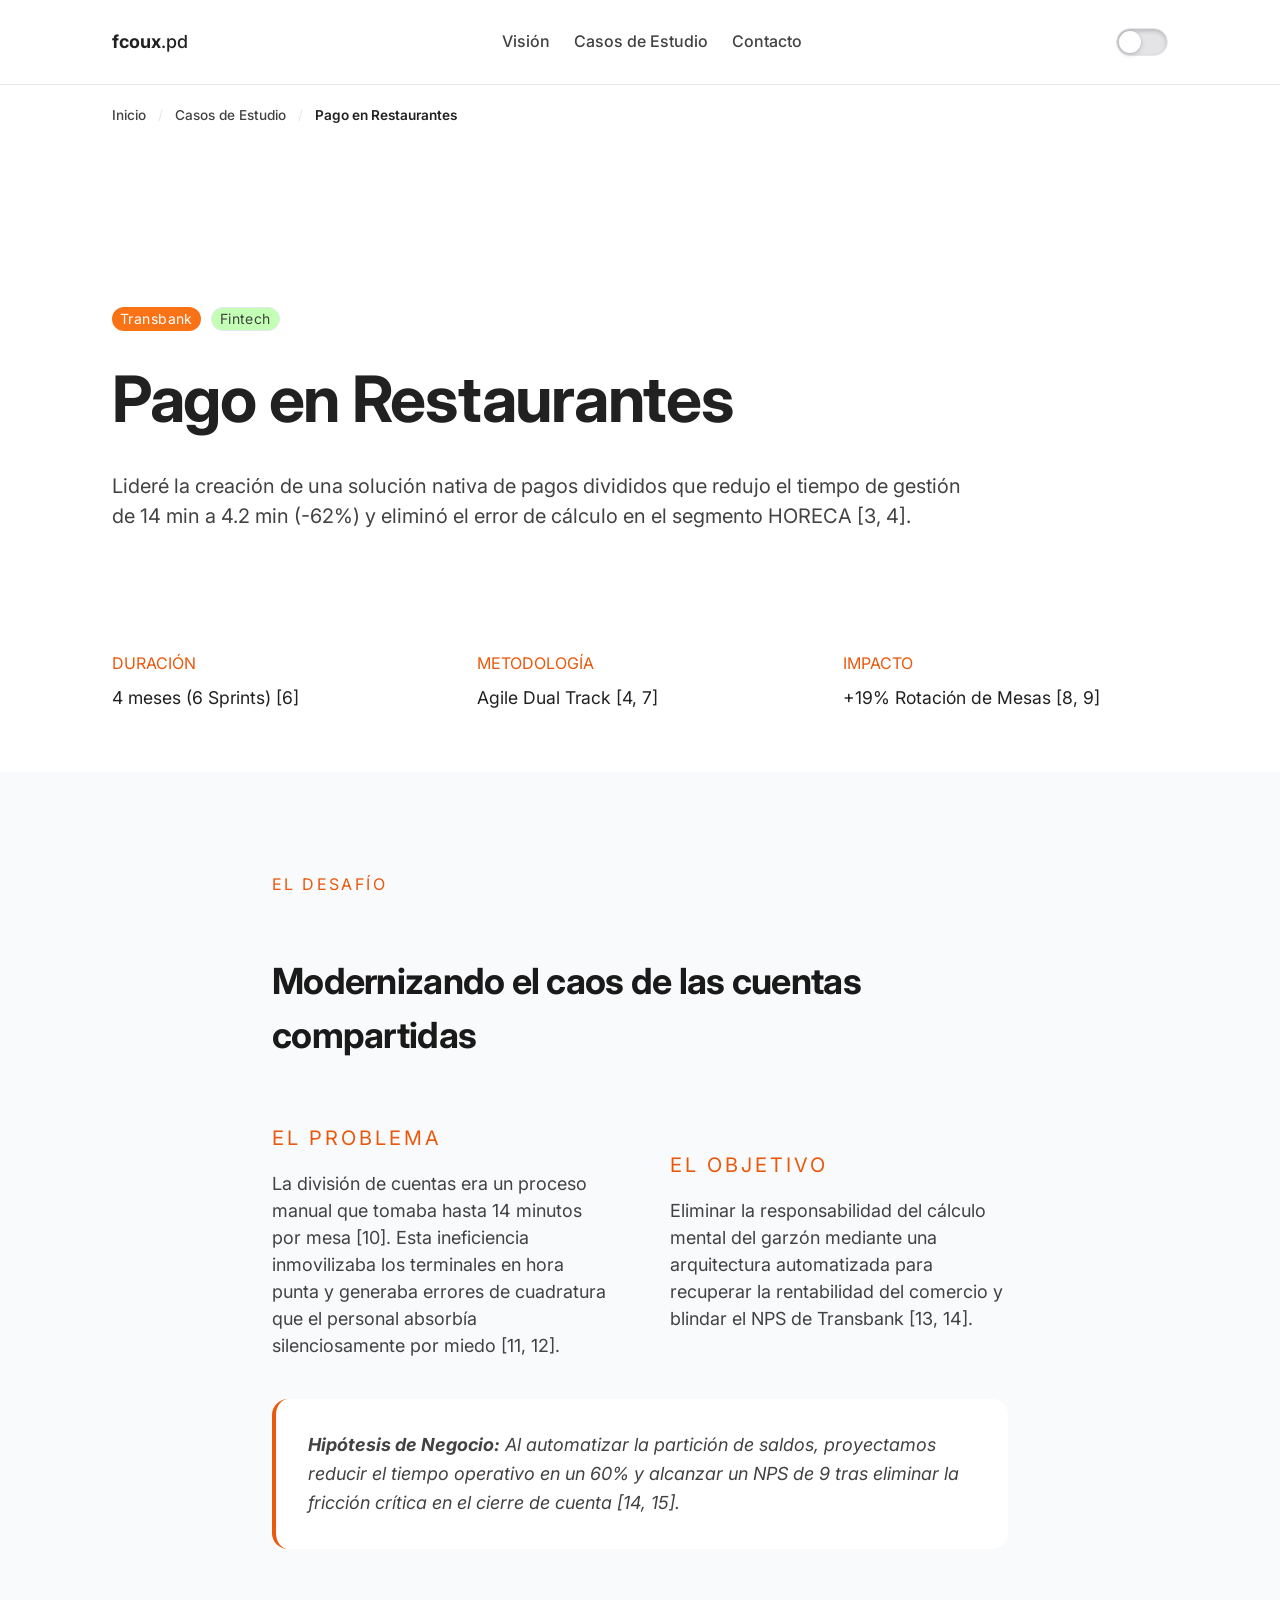
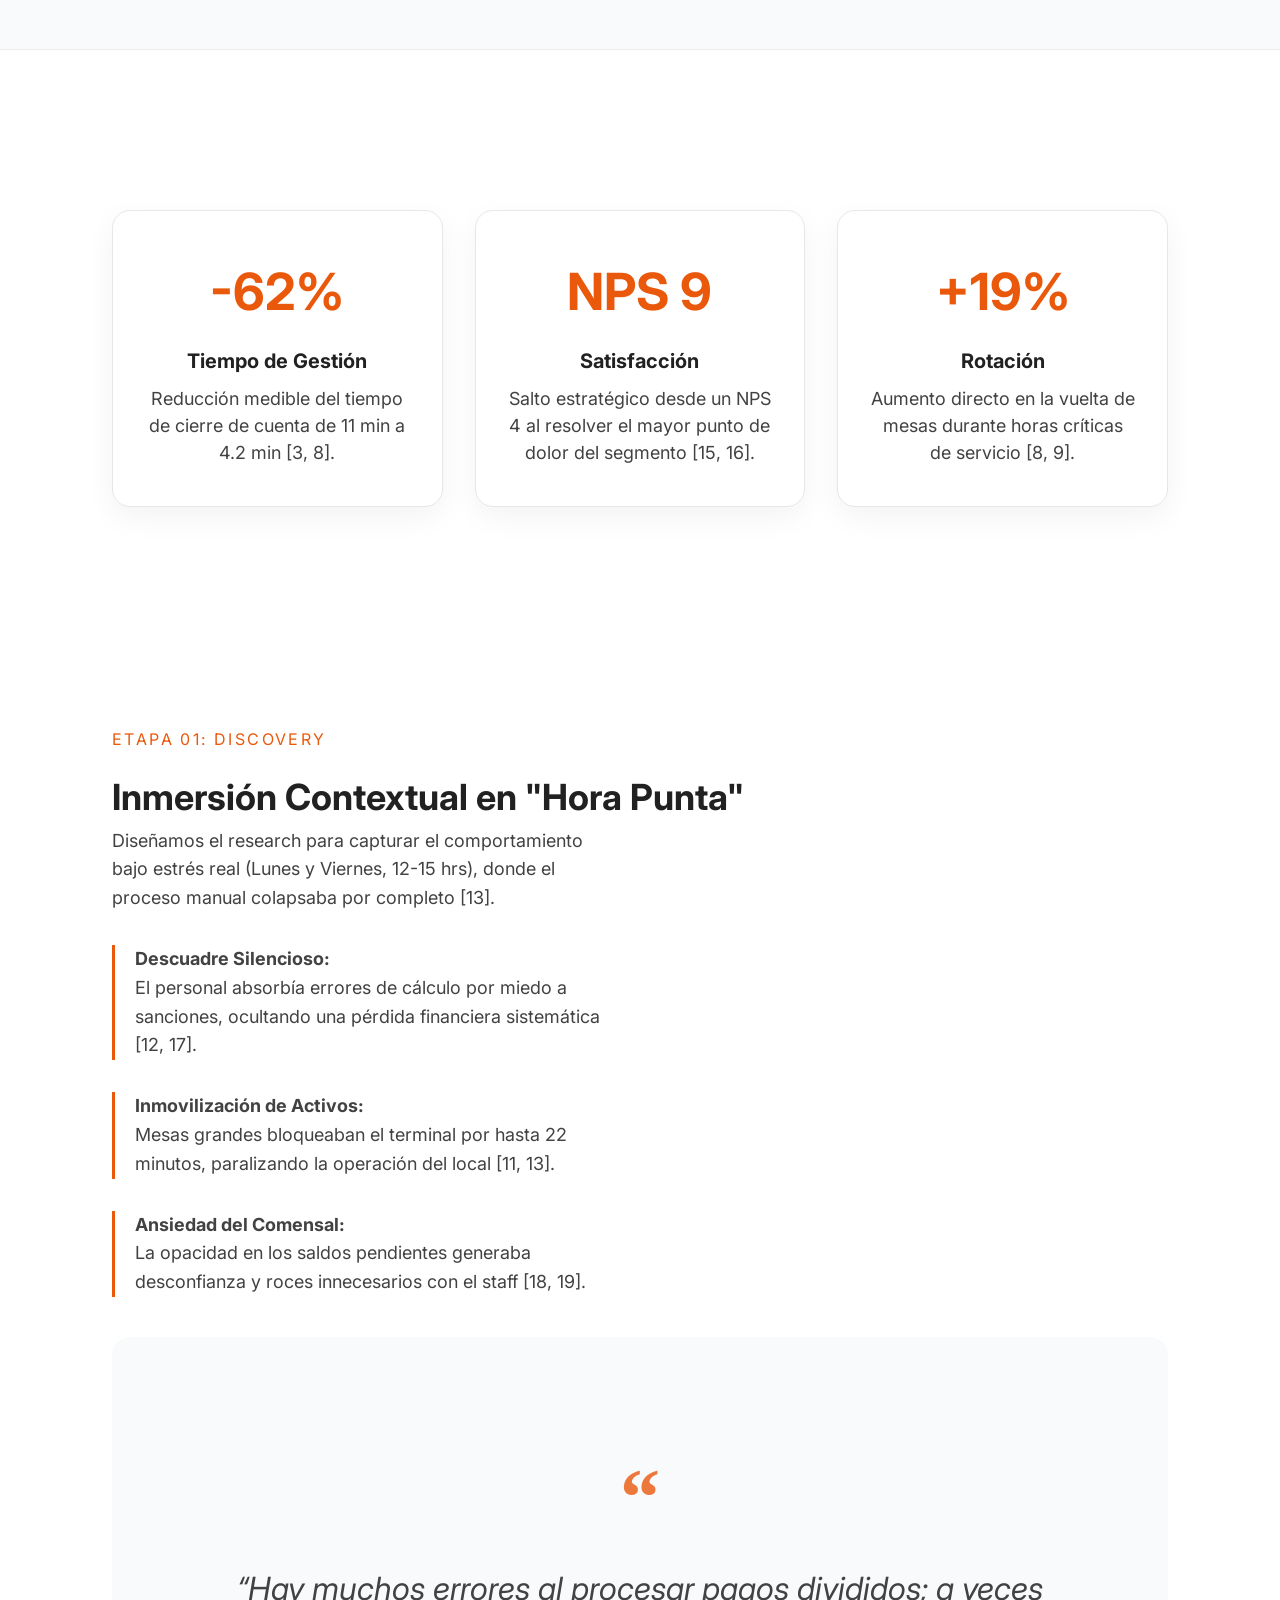
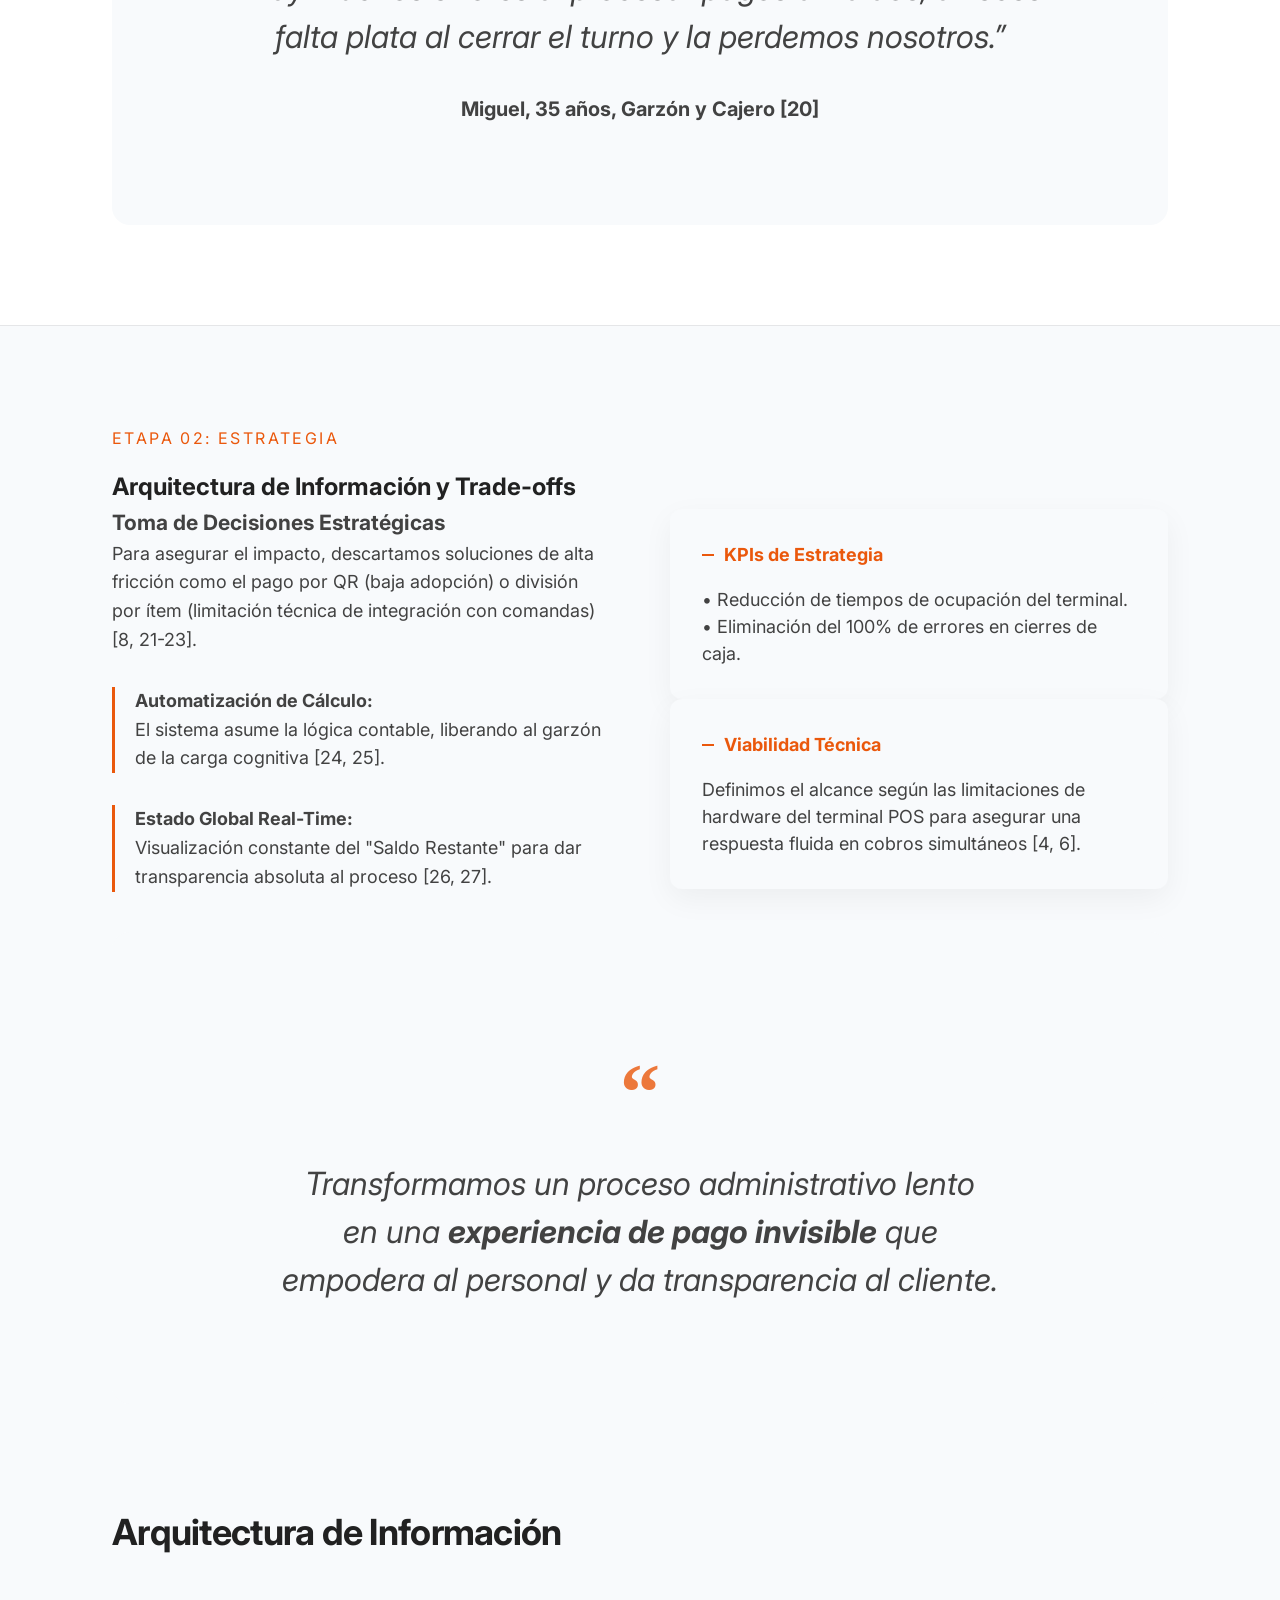
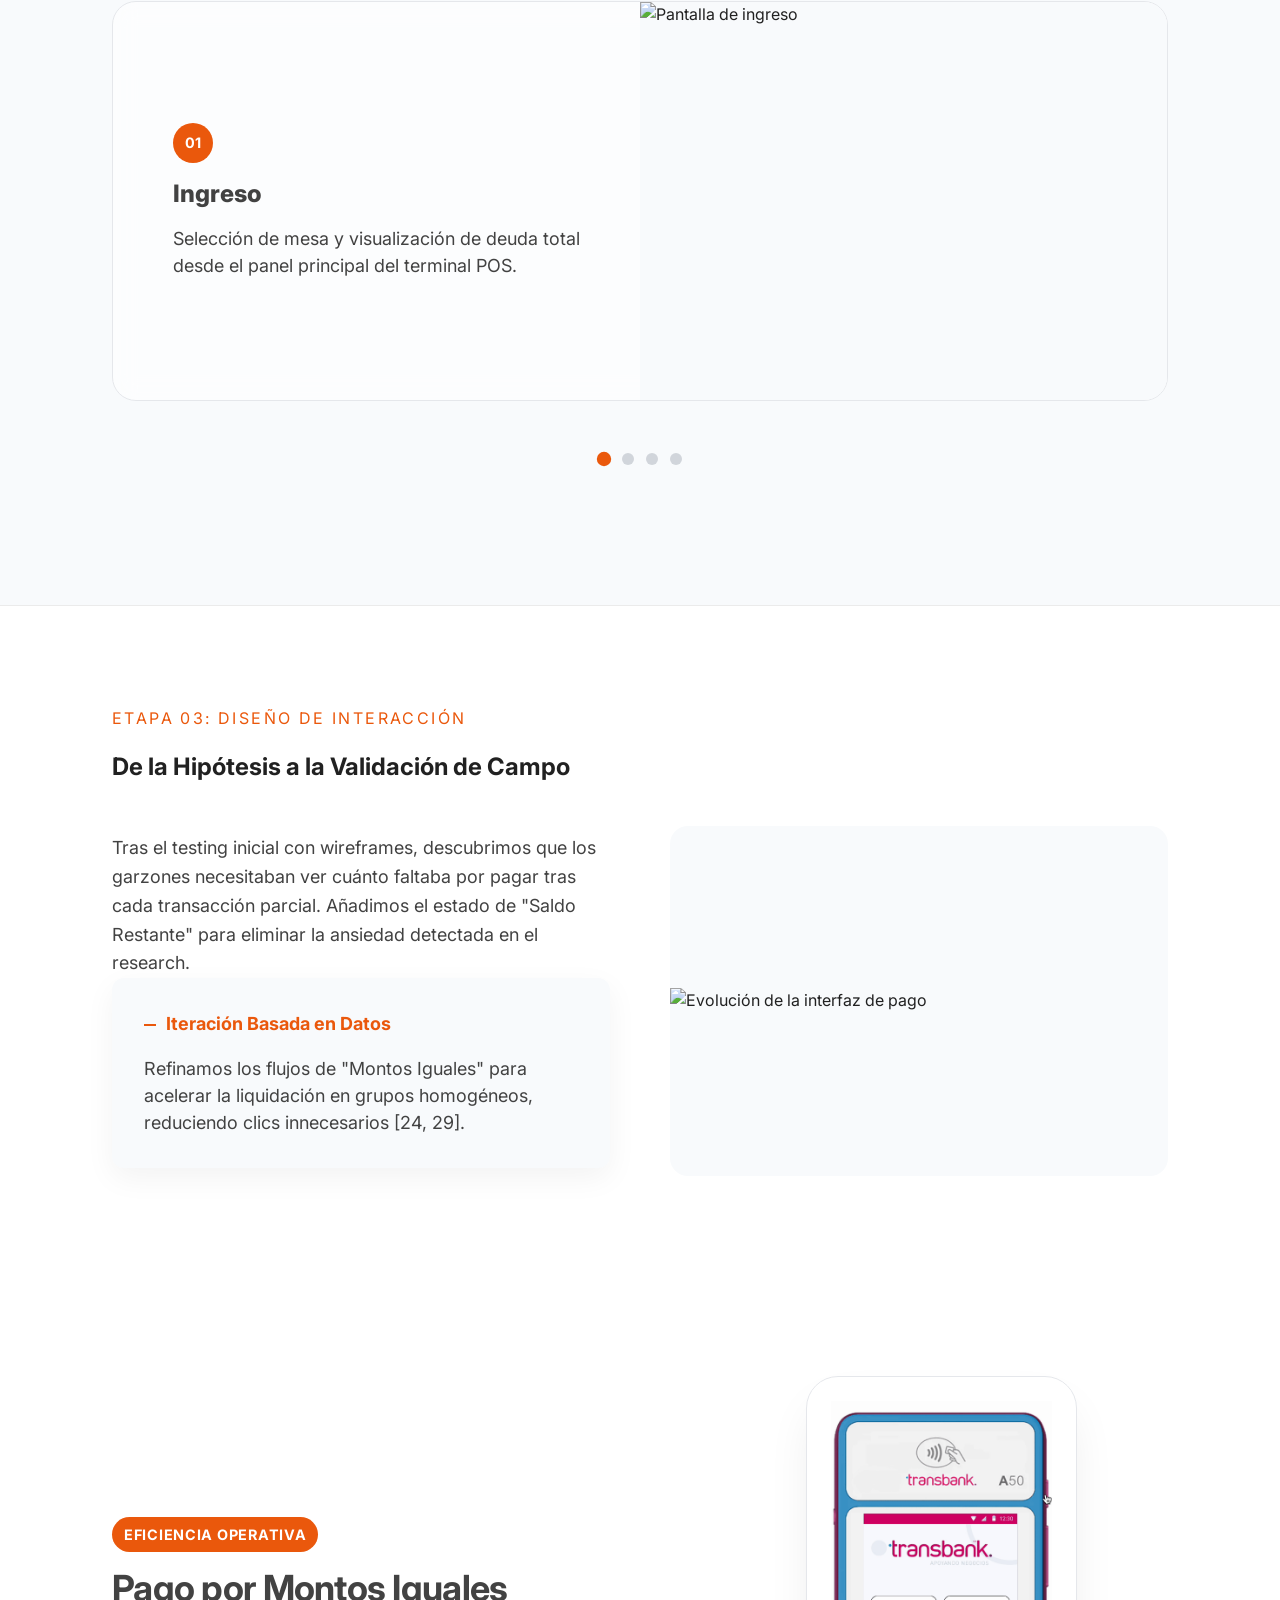
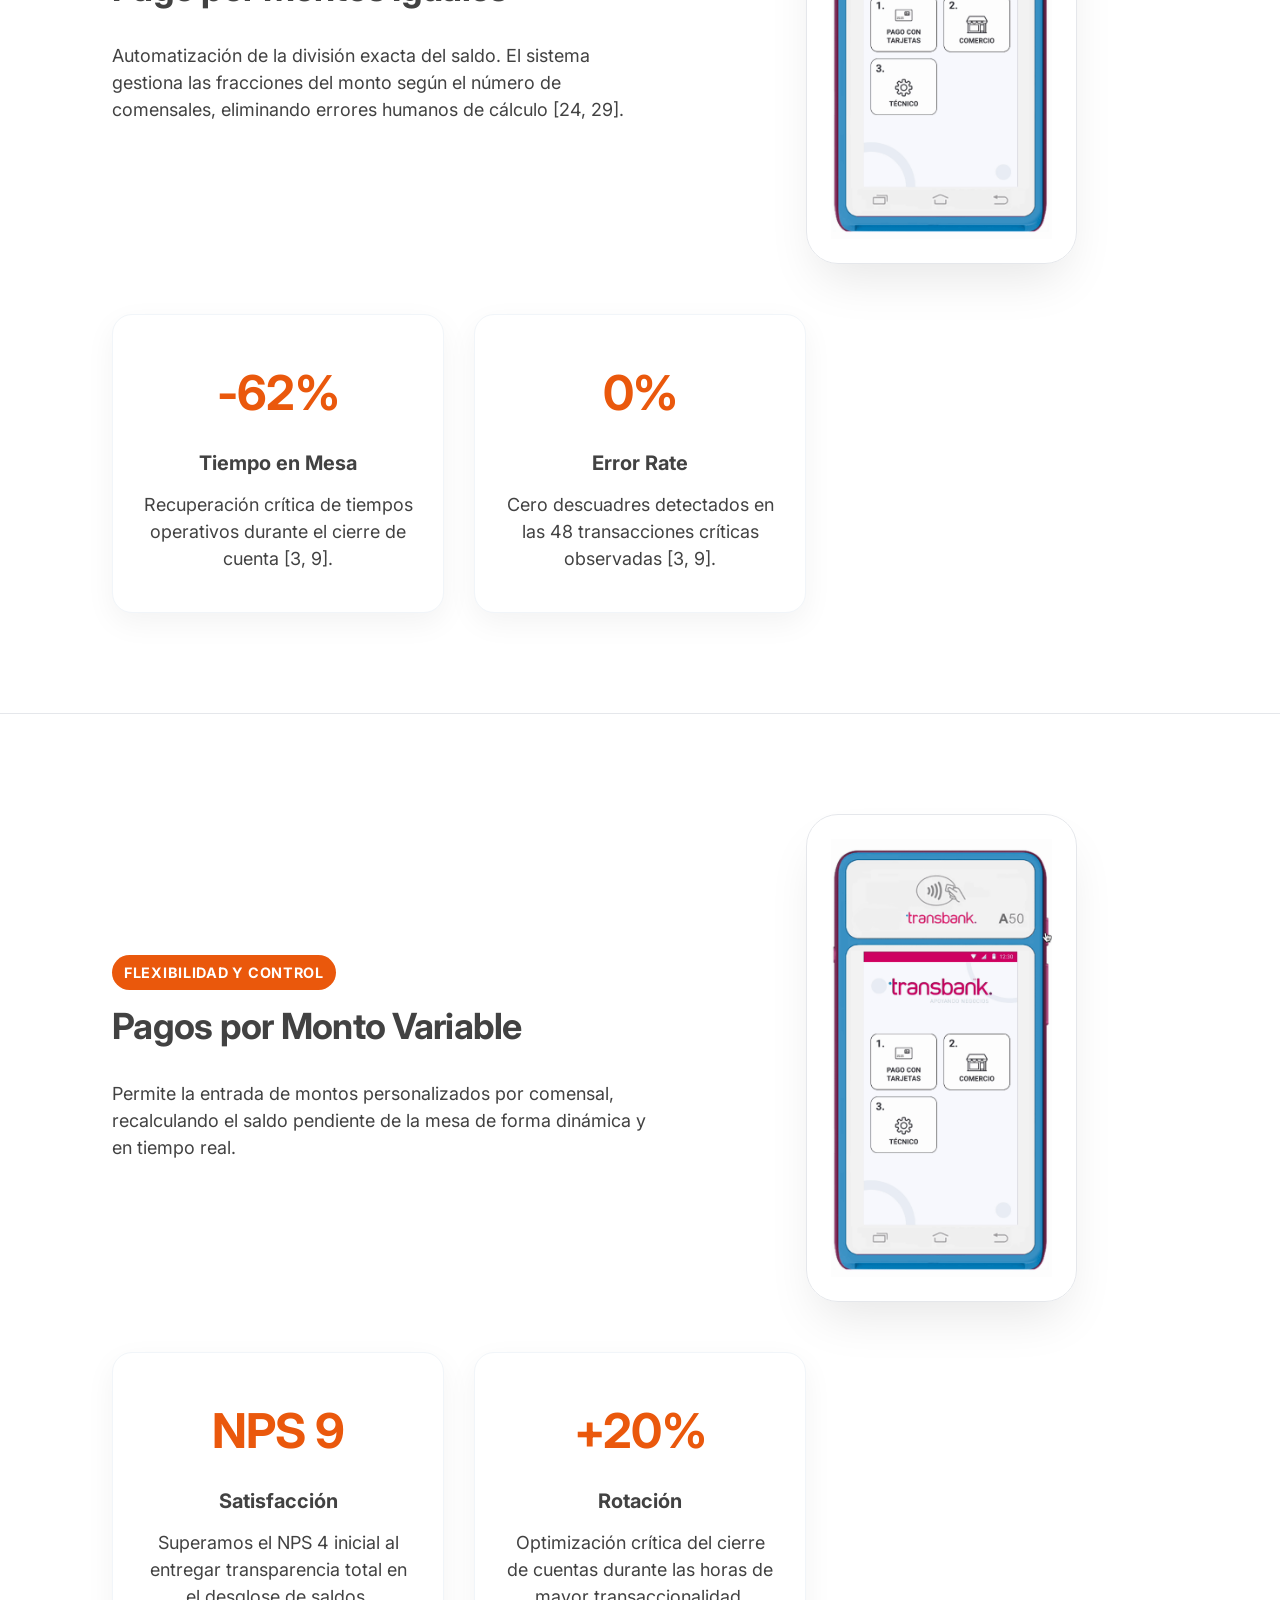
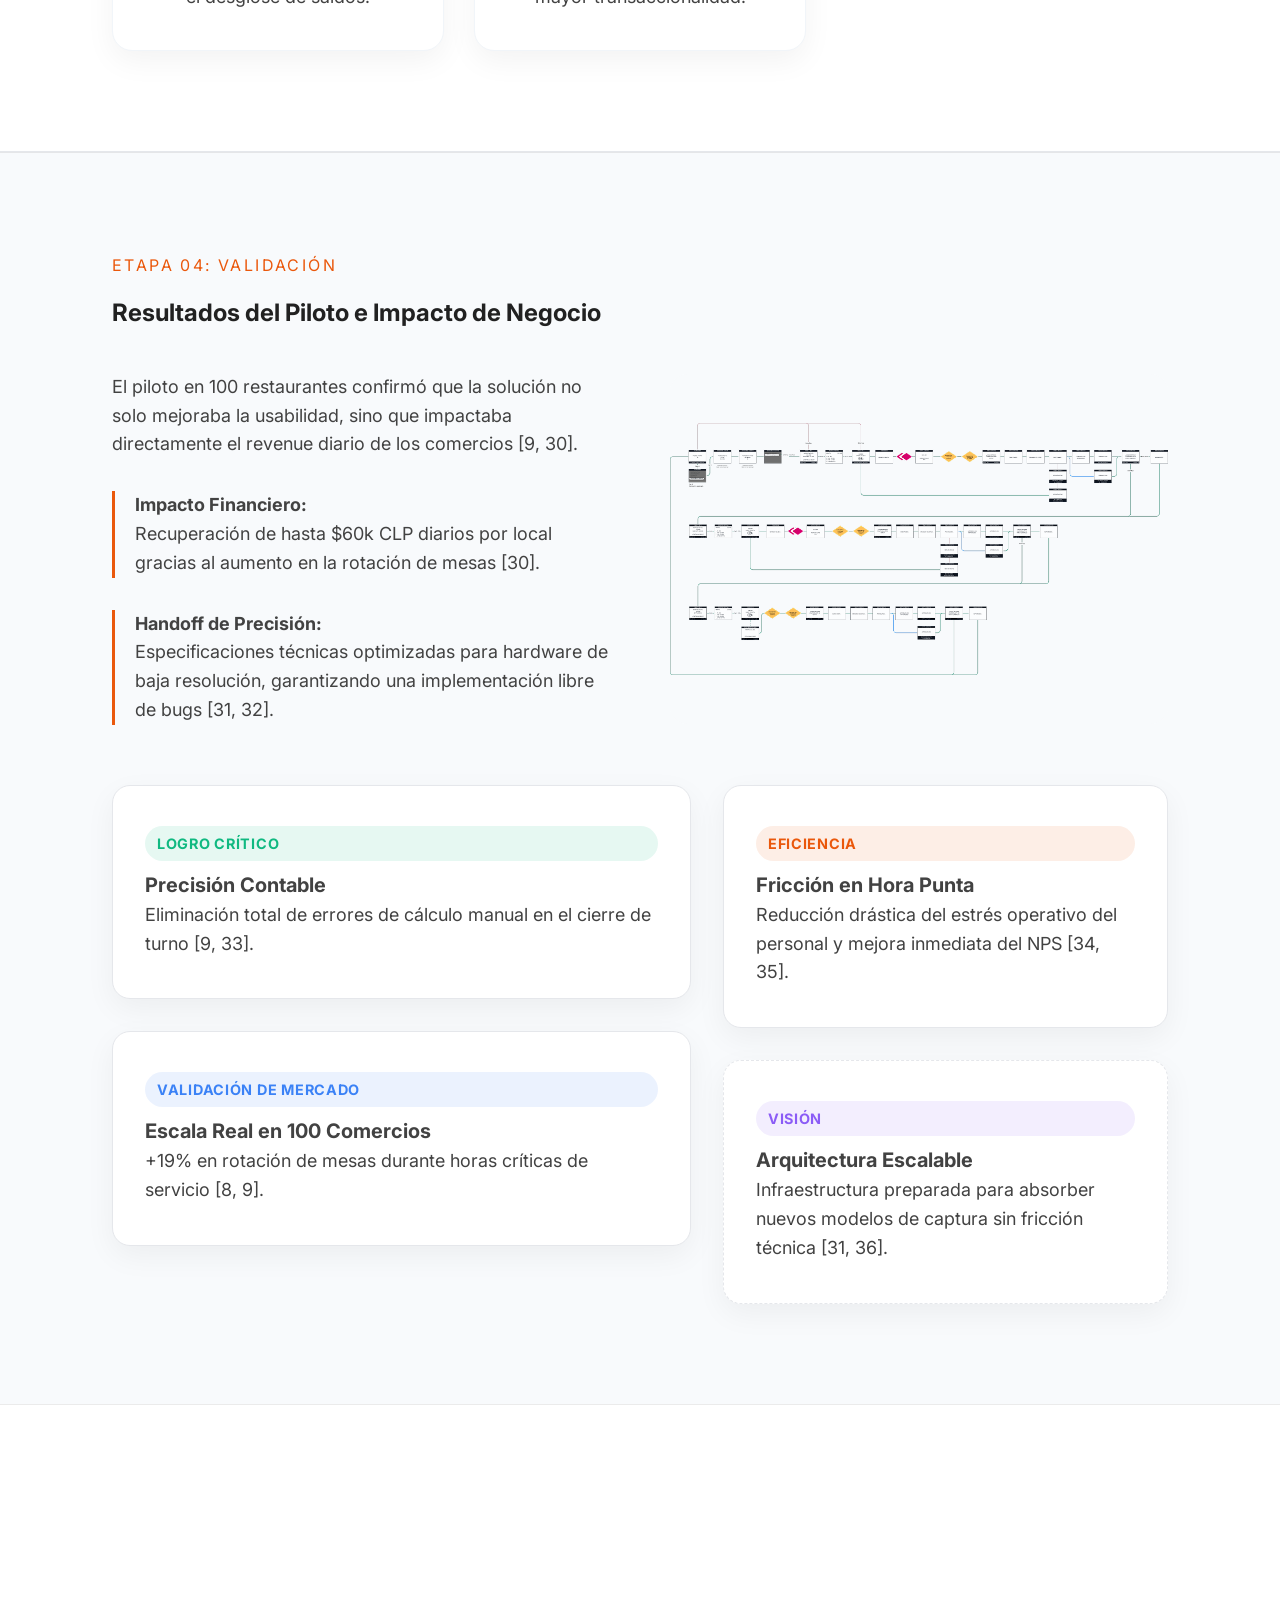
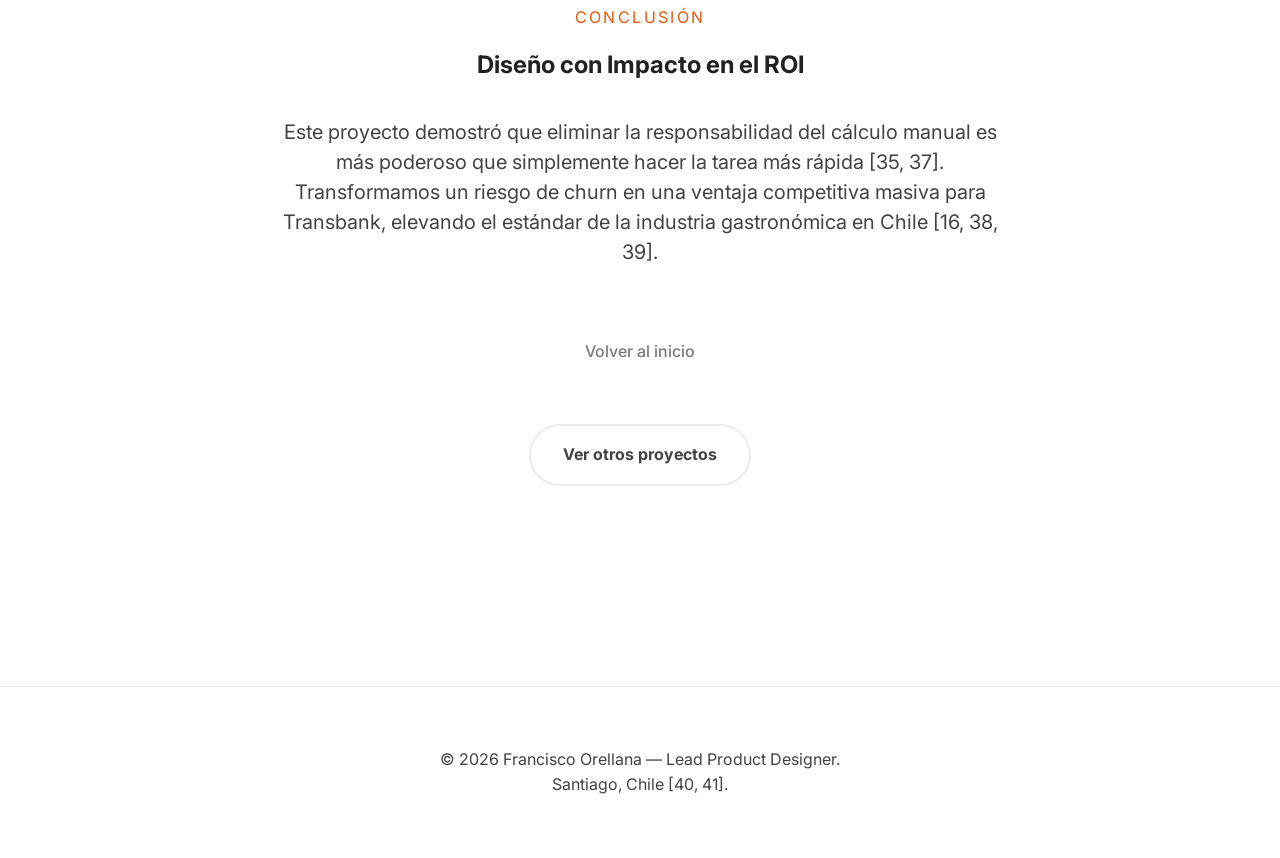
==== commit 9937470b: "Update restaurante.html" ====
--- a/restaurante.html
+++ b/restaurante.html
@@ -5,7 +5,7 @@
     <meta charset="UTF-8">
     <meta name="viewport" content="width=device-width, initial-scale=1.0">
     <base href="/portfolio.pd-ux/">
-    <title>Pago en Restaurantes | fcoux.pd</title>
+    <title>Pago en Restaurantes | Lead Product Designer</title>
     <link rel="stylesheet" href="../css/index.css">
     <link rel="stylesheet" href="../css/restaurante.css">
     <link href="https://fonts.googleapis.com/css2?family=Inter:wght@400;500;600;700;800&display=swap" rel="stylesheet">
@@ -16,7 +16,7 @@
         <div class="container nav-content">
             <a href="../index.html" class="logo"><strong>fcoux</strong>.pd</a>
             <nav class="nav-links desktop-nav">
-                <a href="../index.html#about">Resume</a>
+                <a href="../index.html#about">Visión</a>
                 <a href="../index.html#projects">Casos de Estudio</a>
                 <a href="../index.html#contact">Contacto</a>
             </nav>
@@ -31,12 +31,8 @@
                 </button>
             </div>
         </div>
-        <nav class="mobile-menu" id="mobileMenu">
-            <a href="../index.html#about">Resume</a>
-            <a href="../index.html#projects">Casos de Estudio</a>
-            <a href="../index.html#contact">Contacto</a>
-        </nav>
     </header>
+
     <nav class="breadcrumb-nav" aria-label="Breadcrumb">
         <div class="container">
             <ol class="breadcrumb-list">
@@ -46,6 +42,7 @@
             </ol>
         </div>
     </nav>
+
     <main>
         <section class="project-detail-hero">
             <div class="container">
@@ -53,344 +50,226 @@
                     <span class="tag tag-primary">Transbank</span>
                     <span class="tag tag-secondary">Fintech</span>
                 </div>
-
                 <div class="project-header">
                     <h1>Pago en Restaurantes</h1>
-                    <p class="project-subtitle">Transformación del flujo de cuentas compartidas en terminales POS para eliminar errores de cálculo y agilizar la rotación de mesas.</p>
-                </div>
-
+                    <p class="project-subtitle">Lideré la creación de una solución nativa de pagos divididos que redujo el tiempo de gestión de 14 min a 4.2 min (-62%) y eliminó el error de cálculo en el segmento HORECA [3, 4].</p>
+                </div>
                 <div class="project-meta-grid">
+
                     <div class="project-meta-item">
-                        <div class="icon-box">
-                            <svg xmlns="http://www.w3.org/2000/svg" viewBox="0 0 24 24" fill="none" stroke="currentColor" stroke-width="2" stroke-linecap="round" stroke-linejoin="round"><rect x="2" y="7" width="20" height="14" rx="2" ry="2"></rect><path d="M16 21V5a2 2 0 0 0-2-2h-4a2 2 0 0 0-2 2v16"></path></svg>
-                        </div>
-                        <span>ROL</span>
-                        <p>Lead UX/UI</p>
-                    </div>
-
+                        <span>DURACIÓN</span>
+                        <p>4 meses (6 Sprints) [6]</p>
+                    </div>
                     <div class="project-meta-item">
-                        <div class="icon-box">
-                            <svg xmlns="http://www.w3.org/2000/svg" viewBox="0 0 24 24" fill="none" stroke="currentColor" stroke-width="2" stroke-linecap="round" stroke-linejoin="round"><circle cx="12" cy="12" r="10"></circle><polyline points="12 6 12 12 16 14"></polyline></svg>
-                        </div>
-                        <span>DURACIÓN</span>
-                        <p>4 meses</p>
-                    </div>
-
+                        <span>METODOLOGÍA</span>
+                        <p>Agile Dual Track [4, 7]</p>
+                    </div>
                     <div class="project-meta-item">
-                        <div class="icon-box">
-                            <svg xmlns="http://www.w3.org/2000/svg" viewBox="0 0 24 24" fill="none" stroke="currentColor" stroke-width="2" stroke-linecap="round" stroke-linejoin="round"><polyline points="22 12 18 12 15 21 9 3 6 12 2 12"></polyline></svg>
-                        </div>
-                        <span>METODOLOGÍA</span>
-                        <p>Dual Track Agile</p>
-                    </div>
-
-                    <div class="project-meta-item">
-                        <div class="icon-box">
-                            <svg xmlns="http://www.w3.org/2000/svg" viewBox="0 0 24 24" fill="none" stroke="currentColor" stroke-width="2" stroke-linecap="round" stroke-linejoin="round"><path d="M14.7 6.3a1 1 0 0 0 0 1.4l1.6 1.6a1 1 0 0 0 1.4 0l3.77-3.77a6 6 0 0 1-7.94 7.94l-6.91 6.91a2.12 2.12 0 0 1-3-3l6.91-6.91a6 6 0 0 1 7.94-7.94l-3.76 3.76z"></path></svg>
-                        </div>
-                        <span>HERRAMIENTAS</span>
-                        <p>Figma, Miro, Jira, FigJam</p>
-                    </div>
-                </div>
-            </div>
-        </section>
+                        <span>IMPACTO</span>
+                        <p>+19% Rotación de Mesas [8, 9]</p>
+                    </div>
+                </div>
+            </div>
+        </section>
+
         <section class="section-wrapper bg-surface-2">
             <div class="container narrow">
                 <div class="problem-statement">
                     <span class="stage-tag">EL DESAFÍO</span>
                     <h2 class="mt-40">Modernizando el caos de las cuentas compartidas</h2>
-
                     <div class="two-columns-grid mt-60">
                         <div class="col-text">
                             <h3>EL PROBLEMA</h3>
-                            <p>El flujo lineal de los terminales ignoraba la dinámica de los pagos grupales. Esto obligaba al personal a actuar como contadores manuales, generando errores críticos de caja, lentitud en la rotación de mesas y fricción con
-                                el cliente final.</p>
+                            <p>La división de cuentas era un proceso manual que tomaba hasta 14 minutos por mesa [10]. Esta ineficiencia inmovilizaba los terminales en hora punta y generaba errores de cuadratura que el personal absorbía silenciosamente por
+                                miedo [11, 12].</p>
                         </div>
                         <div class="col-text">
                             <h3>EL OBJETIVO</h3>
-                            <p>Transformar un hardware rígido en una herramienta ágil. Buscamos <strong>eliminar la fricción contable</strong> para elevar el NPS del comercio y blindar la preferencia de Transbank en un mercado gastronómico cada vez más exigente.</p>
-                        </div>
-                    </div>
-
+                            <p>Eliminar la responsabilidad del cálculo mental del garzón mediante una arquitectura automatizada para recuperar la rentabilidad del comercio y blindar el NPS de Transbank [13, 14].</p>
+                        </div>
+                    </div>
                     <div class="data-box mt-40">
-                        <strong>Hipótesis central:</strong> Si automatizamos la partición de saldos mediante una interfaz intuitiva, reduciremos el tiempo operativo en un 40% y eliminaremos el 100% de los errores manuales que hoy afectan la rentabilidad
-                        del local.
-                    </div>
-                </div>
-            </div>
-        </section>
+                        <strong>Hipótesis de Negocio:</strong> Al automatizar la partición de saldos, proyectamos reducir el tiempo operativo en un 60% y alcanzar un NPS de 9 tras eliminar la fricción crítica en el cierre de cuenta [14, 15].
+                    </div>
+                </div>
+            </div>
+        </section>
+
         <section class="section-wrapper border-top">
             <div class="section-content">
                 <div class="container">
                     <div class="metrics-grid">
                         <div class="metric-card">
-                            <span class="metric-value">-40%</span>
-                            <h3 class="metric-label">Tiempo en mesa</h3>
-                            <p class="metric-description">Reducción drástica del tiempo operativo del personal gestionando pagos.</p>
+                            <span class="metric-value">-62%</span>
+                            <h3 class="metric-label">Tiempo de Gestión</h3>
+                            <p class="metric-description">Reducción medible del tiempo de cierre de cuenta de 11 min a 4.2 min [3, 8].</p>
                         </div>
                         <div class="metric-card">
                             <span class="metric-value">NPS 9</span>
                             <h3 class="metric-label">Satisfacción</h3>
-                            <p class="metric-description">Incremento desde un NPS 4 tras la implementación de la nueva funcionalidad.</p>
-                        </div>
-                        <div class="metric-card">
-                            <span class="metric-value">+20%</span>
+                            <p class="metric-description">Salto estratégico desde un NPS 4 al resolver el mayor punto de dolor del segmento [15, 16].</p>
+                        </div>
+                        <div class="metric-card">
+                            <span class="metric-value">+19%</span>
                             <h3 class="metric-label">Rotación</h3>
-                            <p class="metric-description">Optimización del cierre de cuentas en horas críticas de alta transaccionalidad.</p>
-                        </div>
-                    </div>
-                </div>
-            </div>
-        </section>
-        <section class="section-wrapper process-intro">
-            <div class="container">
-                <div class="process-header">
-                    <span class="eyebrow">Metodología de Trabajo</span>
-                    <h3>Un enfoque basado en datos y validación constante</h3>
-                    <p class="section-description">
-                        Dividí este proyecto en 4 fases críticas para asegurar que la solución no solo fuera estética, sino funcional y escalable para el ecosistema de pagos.
+                            <p class="metric-description">Aumento directo en la vuelta de mesas durante horas críticas de servicio [8, 9].</p>
+                        </div>
+                    </div>
+                </div>
+            </div>
+        </section>
+
+        <section id="cap1" class="section-content">
+            <div class="container">
+                <span class="stage-tag">ETAPA 01: DISCOVERY</span>
+                <h2>Inmersión Contextual en "Hora Punta"</h2>
+                <div class="two-columns-grid">
+
+                    <div class="col-text">
+                        <p>Diseñamos el research para capturar el comportamiento bajo estrés real (Lunes y Viernes, 12-15 hrs), donde el proceso manual colapsaba por completo [13].</p>
+                        <div class="pillars-grid">
+                            <div class="highlight-list">
+                                <strong>Descuadre Silencioso:</strong>
+                                <p>El personal absorbía errores de cálculo por miedo a sanciones, ocultando una pérdida financiera sistemática [12, 17].</p>
+                            </div>
+                            <div class="highlight-list">
+                                <strong>Inmovilización de Activos:</strong>
+                                <p>Mesas grandes bloqueaban el terminal por hasta 22 minutos, paralizando la operación del local [11, 13].</p>
+                            </div>
+                            <div class="highlight-list">
+                                <strong>Ansiedad del Comensal:</strong>
+                                <p>La opacidad en los saldos pendientes generaba desconfianza y roces innecesarios con el staff [18, 19].</p>
+                            </div>
+                        </div>
+                    </div>
+
+                </div>
+                <div class="question-container">
+                    <div class="quote-icon">“</div>
+                    <p class="question-text">“Hay muchos errores al procesar pagos divididos; a veces falta plata al cerrar el turno y la perdemos nosotros.”</p>
+                    <p class="user-info">Miguel, 35 años, Garzón y Cajero [20]</p>
+                </div>
+            </div>
+        </section>
+
+        <section id="cap2" class="section-wrapper border-top bg-surface-2">
+            <div class="container">
+                <span class="stage-tag">ETAPA 02: ESTRATEGIA</span>
+                <h2>Arquitectura de Información y Trade-offs</h2>
+                <div class="two-columns-grid">
+                    <div class="col-text">
+                        <h3>Toma de Decisiones Estratégicas</h3>
+                        <p>Para asegurar el impacto, descartamos soluciones de alta fricción como el pago por QR (baja adopción) o división por ítem (limitación técnica de integración con comandas) [8, 21-23].</p>
+                        <div class="pillars-grid">
+                            <div class="highlight-list">
+                                <strong>Automatización de Cálculo:</strong>
+                                <p>El sistema asume la lógica contable, liberando al garzón de la carga cognitiva [24, 25].</p>
+                            </div>
+                            <div class="highlight-list">
+                                <strong>Estado Global Real-Time:</strong>
+                                <p>Visualización constante del "Saldo Restante" para dar transparencia absoluta al proceso [26, 27].</p>
+                            </div>
+                        </div>
+                    </div>
+
+                    <div class="col-visual">
+                        <div class="qa-box">
+                            <h4>KPIs de Estrategia</h4>
+                            <p>• Reducción de tiempos de ocupación del terminal.</p>
+                            <p>• Eliminación del 100% de errores en cierres de caja.</p>
+                        </div>
+                        <div class="qa-box">
+                            <h4>Viabilidad Técnica</h4>
+                            <p>Definimos el alcance según las limitaciones de hardware del terminal POS para asegurar una respuesta fluida en cobros simultáneos [4, 6].</p>
+                        </div>
+                    </div>
+                </div>
+                <div class="question-container">
+                    <div class="quote-icon">“</div>
+                    <p class="question-text">
+                        Transformamos un proceso administrativo lento en una
+                        <strong>experiencia de pago invisible</strong> que empodera al personal y da transparencia al cliente.
                     </p>
-                </div>
-            </div>
-        </section>
-        <nav class="project-progress-nav" aria-label="Progreso del caso de estudio">
-            <div class="container">
-                <div class="progress-track">
-                    <a href="#cap1" class="progress-step active js-scroll-link">
-                        <span class="step-dot"></span>
-                        <span class="step-name">01. DISCOVERY</span>
-                    </a>
-                    <a href="#cap2" class="progress-step active js-scroll-link">
-                        <span class="step-dot"></span>
-                        <span class="step-name">02. ESTRATEGÍA</span>
-                    </a>
-                    <a href="#cap3" class="progress-step active js-scroll-link">
-                        <span class="step-dot"></span>
-                        <span class="step-name">03. DISEÑO</span>
-                    </a>
-                    <a href="#cap4" class="progress-step active js-scroll-link">
-                        <span class="step-dot"></span>
-                        <span class="step-name">04. VALIDACIÓN</span>
-                    </a>
-                </div>
-            </div>
-        </nav>
-
-        <section id="cap1" class="section-content">
-            <div class="section-content">
-                <div class="container">
-                    <span class="stage-tag" id="cap1">ETAPA 01: DISCOVERY</span>
-                    <!-- Título enfocado en el impacto operativo -->
-                    <h2>Anatomía de la fricción: <br>El costo de los pagos divididos</h2>
-
-                    <div class="two-columns-grid">
-                        <div class="col-text">
-                            <p>Históricamente, los terminales POS obligaban a flujos lineales que ignoraban la complejidad social de un restaurante. Detectamos que el mayor "pico de dolor" se concentraba en la carga cognitiva del personal durante el cierre
-                                de cuenta [2, 6].</p>
-
-                            <div class="pillars-grid">
-                                <div class="highlight-list">
-                                    <strong>Fricción Contable</strong>
-                                    <p>El personal realizaba cálculos manuales bajo presión, derivando en errores frecuentes y pérdida directa de propinas [5, 7].</p>
-                                </div>
-                                <div class="highlight-list">
-                                    <strong>Inmovilización de Terminales</strong>
-                                    <p>El hardware quedaba bloqueado durante minutos por mesa, colapsando la rotación en horas críticas de alta transaccionalidad [7, 8].</p>
-                                </div>
-                                <div class="highlight-list">
-                                    <strong>Opacidad para el Comensal</strong>
-                                    <p>La falta de transparencia en los saldos pendientes generaba una "ansiedad de pago" que afectaba negativamente el NPS del local [4, 7].</p>
-                                </div>
-                            </div>
-                        </div>
-
-                        <div class="col-visual">
-                            <div class="image-placeholder journey-map">
-                                <img src="../media/researc.png" alt="Journey Map: El flujo de pago en 8+ fases" class="img-fluid">
-                            </div>
-                        </div>
-                    </div>
-
-                    <!-- Voice of Customer: Directo de tus fuentes -->
-                    <div class="question-container">
-                        <div class="quote-icon">“</div>
-                        <p class="question-text">
-                            “Hay muchos errores al procesar pagos divididos, y a veces se pierden propinas o falta plata al cerrar el turno”
+
+                </div>
+                <div class="mt-100">
+                    <div class="section-title">
+                        <h2>Arquitectura de Información</h2>
+                    </div>
+                    <div class="architecture-carousel">
+                        <div class="carousel-track">
+
+                            <div class="flow-slide">
+                                <div class="slide-content">
+                                    <div class="step-badge">01</div>
+                                    <h4>Ingreso</h4>
+                                    <p>Selección de mesa y visualización de deuda total desde el panel principal del terminal POS.</p>
+                                </div>
+                                <div class="slide-visual">
+                                    <img src="../media/pantalla-01.png" alt="Pantalla de ingreso">
+                                </div>
+                            </div>
+
+                            <div class="flow-slide">
+                                <div class="slide-content">
+                                    <div class="step-badge">02</div>
+                                    <h4>Partición</h4>
+                                    <p>Definición de rutas: División por montos iguales, específicos o por ítems de consumo.</p>
+                                </div>
+                                <div class="slide-visual">
+                                    <img src="../media/pantalla-02.png" alt="Pantalla de partición">
+                                </div>
+                            </div>
+                            <div class="flow-slide">
+                                <div class="slide-content">
+                                    <div class="step-badge">03</div>
+                                    <h4>Liquidación</h4>
+                                    <p>Gestión dinámica de saldos y pagos parciales</p>
+                                </div>
+                                <div class="slide-visual">
+                                    <img src="../media/pantalla-02.png" alt="Pantalla de partición">
+                                </div>
+                            </div>
+                            <div class="flow-slide">
+                                <div class="slide-content">
+                                    <div class="step-badge">04</div>
+                                    <h4>Cierre</h4>
+                                    <p>Emisión de comprobantes y liberación de mesa.</p>
+                                </div>
+                                <div class="slide-visual">
+                                    <img src="../media/pantalla-02.png" alt="Pantalla de partición">
+                                </div>
+                            </div>
+
+                        </div>
+
+                        <div class="carousel-dots">
+                            <span class="dot active"></span>
+                            <span class="dot"></span>
+                            <span class="dot"></span>
+                            <span class="dot"></span>
+                        </div>
+                    </div>
+                </div>
+            </div>
+        </section>
+
+        <section id="cap3" class="section-wrapper border-top">
+            <div class="container">
+                <span class="stage-tag">ETAPA 03: DISEÑO DE INTERACCIÓN</span>
+                <h2>De la Hipótesis a la Validación de Campo</h2>
+                <div class="two-columns-grid mt-40">
+                    <div class="col-text">
+                        <p>Tras el testing inicial con wireframes, descubrimos que los garzones necesitaban ver cuánto faltaba por pagar tras cada transacción parcial. Añadimos el estado de "Saldo Restante" para eliminar la ansiedad detectada en el research.
                         </p>
-                        <p class="user-info">
-                            Miguel, 35 años, Garzón y Cajero
-                        </p>
-                    </div>
-
-                    <!-- Hipótesis de Investigación de Campo corregidas -->
-                    <div class="guerrilla-box mt-60">
-                        <h3>Validación de Campo: Hipótesis Críticas</h3>
-                        <div class="hypothesis-grid">
-                            <article class="hypo-item">
-                                <div class="icon-box-hypo">
-                                    <i data-lucide="users"></i>
-                                </div>
-                                <h4>Cuello de botella social</h4>
-                                <p>La negociación de montos entre comensales es el punto de mayor latencia, deteniendo el flujo operativo del restaurante.</p>
-                            </article>
-
-                            <article class="hypo-item">
-                                <div class="icon-box-hypo">
-                                    <i data-lucide="alert-triangle"></i>
-                                </div>
-                                <h4>Fuga de Confianza</h4>
-                                <p>La incertidumbre en la revisión manual de montos genera roces innecesarios entre el personal y el cliente final.</p>
-                            </article>
-
-                            <article class="hypo-item">
-                                <div class="icon-box-hypo">
-                                    <i data-lucide="refresh-cw"></i>
-                                </div>
-                                <h4>Brecha de Sincronización</h4>
-                                <p>Existe una desconexión crítica entre la entrada de datos en el POS y la voluntad real de pago de cada comensal.</p>
-                            </article>
-                        </div>
-                    </div>
-
-                    <script src="https://unpkg.com/lucide@latest"></script>
-                    <script>
-                        lucide.createIcons();
-                    </script>
-                </div>
-            </div>
-
-
-        </section>
-        <section id="cap2" class="section-wrapper border-top bg-surface-2">
-
-            <div class="section-content">
-                <div class="container">
-                    <span class="stage-tag">ETAPA 02: ESTRATEGIA</span>
-                    <!-- Título con enfoque en el valor entregado -->
-                    <h2>Arquitectura de Transacción: <br> Del cálculo manual a la lógica automatizada</h2>
-
-                    <div class="two-columns-grid">
-                        <div class="col-text">
-                            <h3>Pilares de la Solución</h3>
-                            <div class="pillars-grid">
-                                <div class="highlight-list">
-                                    <strong>Automatización Algorítmica</strong>
-                                    <p>Eliminamos la carga cognitiva del garzón mediante la gestión de saldos dinámicos en tiempo real, garantizando precisión total en cada cierre de cuenta.</p>
-                                </div>
-                                <div class="highlight-list">
-                                    <strong>Jerarquía de Pago Crítica</strong>
-                                    <p>Diseñamos una interfaz de lectura rápida que prioriza la información esencial para entornos de alta rotación y estrés operativo.</p>
-                                </div>
-                            </div>
-                        </div>
-
-                        <div class="col-visual">
-                            <div class="qa-box">
-                                <h4>KPIs de Estrategia</h4>
-                                <p>• Reducción de tiempos de ocupación del terminal.</p>
-                                <p>• Eliminación del 100% de errores en cierres de caja.</p>
-                            </div>
-                            <div class="qa-box">
-                                <h4>Viabilidad Técnica</h4>
-                                <p>Definimos el alcance según las limitaciones de hardware del terminal POS para asegurar una respuesta fluida en cobros simultáneos [4, 6].</p>
-                            </div>
-                        </div>
-                    </div>
-                    <div class="question-container">
-                        <div class="quote-icon">“</div>
-                        <p class="question-text">
-                            Transformamos un proceso administrativo lento en una
-                            <strong>experiencia de pago invisible</strong> que empodera al personal y da transparencia al cliente.
-                        </p>
-
-                    </div>
-
-
-                    <div class="mt-100">
-                        <div class="section-title">
-                            <h2>Arquitectura de Información</h2>
-                        </div>
-                        <div class="architecture-carousel">
-                            <div class="carousel-track">
-
-                                <div class="flow-slide">
-                                    <div class="slide-content">
-                                        <div class="step-badge">01</div>
-                                        <h4>Ingreso</h4>
-                                        <p>Selección de mesa y visualización de deuda total desde el panel principal del terminal POS.</p>
-                                    </div>
-                                    <div class="slide-visual">
-                                        <img src="../media/pantalla-01.png" alt="Pantalla de ingreso">
-                                    </div>
-                                </div>
-
-                                <div class="flow-slide">
-                                    <div class="slide-content">
-                                        <div class="step-badge">02</div>
-                                        <h4>Partición</h4>
-                                        <p>Definición de rutas: División por montos iguales, específicos o por ítems de consumo.</p>
-                                    </div>
-                                    <div class="slide-visual">
-                                        <img src="../media/pantalla-02.png" alt="Pantalla de partición">
-                                    </div>
-                                </div>
-                                <div class="flow-slide">
-                                    <div class="slide-content">
-                                        <div class="step-badge">03</div>
-                                        <h4>Liquidación</h4>
-                                        <p>Gestión dinámica de saldos y pagos parciales</p>
-                                    </div>
-                                    <div class="slide-visual">
-                                        <img src="../media/pantalla-02.png" alt="Pantalla de partición">
-                                    </div>
-                                </div>
-                                <div class="flow-slide">
-                                    <div class="slide-content">
-                                        <div class="step-badge">04</div>
-                                        <h4>Cierre</h4>
-                                        <p>Emisión de comprobantes y liberación de mesa.</p>
-                                    </div>
-                                    <div class="slide-visual">
-                                        <img src="../media/pantalla-02.png" alt="Pantalla de partición">
-                                    </div>
-                                </div>
-
-                            </div>
-
-                            <div class="carousel-dots">
-                                <span class="dot active"></span>
-                                <span class="dot"></span>
-                                <span class="dot"></span>
-                                <span class="dot"></span>
-                            </div>
-                        </div>
-                    </div>
-                </div>
-            </div>
-        </section>
-
-
-
-        <section id="cap3" class="section-wrapper border-top">
-            <div class="section-content">
-                <div class="container">
-                    <span class="stage-tag" id="cap3">ETAPA 03: DISEÑO DE INTERACCIÓN</span>
-                    <h2>Interfaz de alta precisión transaccional</h2>
-
-                    <div class="two-columns-grid mt-40">
-                        <div class="col-text">
-                            <p>Transformamos la estrategia en una solución tangible, optimizando el flujo para entornos de alta demanda. El objetivo fue eliminar el error de cálculo mediante una arquitectura de información que guía al usuario en cada paso
-                                crítico.
-                            </p>
-                            <div class="qa-box mt-20">
-                                <h4>Arquitectura Nativa</h4>
-                                <p>Integramos la división de cuentas como una función núcleo del ecosistema POS, asegurando fluidez sin salir del flujo de pago principal.</p>
-                            </div>
-                        </div>
-                        <div class="col-visual">
-                            <div class="image-placeholder">
-                                <img src="../media/Frame 19210.png" alt="Arquitectura transaccional POS" class="img-fluid">
-                            </div>
+                        <div class="qa-box mt-20">
+                            <h4>Iteración Basada en Datos</h4>
+                            <p>Refinamos los flujos de "Montos Iguales" para acelerar la liquidación en grupos homogéneos, reduciendo clics innecesarios [24, 29].</p>
+                        </div>
+                    </div>
+                    <div class="col-visual">
+                        <div class="image-placeholder">
+                            <img src="../media/Frame 19210.png" alt="Evolución de la interfaz de pago" class="img-fluid">
                         </div>
                     </div>
                 </div>
@@ -401,11 +280,9 @@
             <div class="container">
                 <div class="feature-main-grid">
                     <div class="feature-info">
-                        <span class="status-badge">Velocidad de Cobro</span>
-                        <h3 class="feature-title">División por Montos Iguales</h3>
-                        <p class="feature-description">
-                            Automatización de la división exacta del saldo total. El sistema gestiona las fracciones del monto según el número de comensales, eliminando el cálculo mental del personal.
-                        </p>
+                        <span class="status-badge">Eficiencia Operativa</span>
+                        <h3 class="feature-title">Pago por Montos Iguales</h3>
+                        <p class="feature-description">Automatización de la división exacta del saldo. El sistema gestiona las fracciones del monto según el número de comensales, eliminando errores humanos de cálculo [24, 29].</p>
                     </div>
                     <div class="feature-visual">
                         <div class="visual-container glass-effect">
@@ -413,22 +290,20 @@
                         </div>
                     </div>
                 </div>
-
                 <div class="impact-stats">
                     <div class="stat-card">
-                        <h4>-40%</h4>
-                        <strong>Carga Cognitiva</strong>
-                        <p>Reducción del estrés operativo al automatizar el cálculo de saldos fraccionados.</p>
+                        <h4>-62%</h4>
+                        <strong>Tiempo en Mesa</strong>
+                        <p>Recuperación crítica de tiempos operativos durante el cierre de cuenta [3, 9].</p>
                     </div>
                     <div class="stat-card">
-                        <h4>Aceleración</h4>
-                        <strong>Impacto</strong>
-                        <p>Disminución del 40% en el tiempo de procesamiento de pagos en mesas grupales.</p>
-                    </div>
-                </div>
-            </div>
-        </section>
-
+                        <h4>0%</h4>
+                        <strong>Error Rate</strong>
+                        <p>Cero descuadres detectados en las 48 transacciones críticas observadas [3, 9].</p>
+                    </div>
+                </div>
+            </div>
+        </section>
         <section class="feature-block">
             <div class="container">
                 <div class="feature-main-grid">
@@ -462,88 +337,71 @@
         </section>
 
         <section id="cap4" class="section-wrapper border-top bg-surface-2">
-            <div class="section-content">
-                <div class="container">
-                    <span class="stage-tag" id="cap4">ETAPA 04: IMPACTO Y VALIDACIÓN</span>
-                    <h2>Handoff de precisión y escala real</h2>
-
-                    <div class="two-columns-grid mt-40">
-                        <div class="col-text">
-                            <p>Tras validar los prototipos de alta fidelidad, ejecutamos un handoff técnico riguroso. El foco fue asegurar que la lógica de negocio se mantuviera intacta frente a las limitaciones de memoria y procesamiento de los terminales
-                                Verifone.
-                            </p>
-                            <div class="pillars-grid">
-                                <div class="highlight-list">
-                                    <strong>Robustez del Sistema</strong>
-                                    <p>Documentación exhaustiva de edge cases y flujos de error para garantizar una operación sin interrupciones en entornos críticos.</p>
-                                </div>
-                                <div class="highlight-list">
-                                    <strong>Consistencia Visual</strong>
-                                    <p>Implementación de Design Tokens específicos para pantallas de baja resolución, optimizando contraste y legibilidad.</p>
-                                </div>
-                                <div class="highlight-list">
-                                    <strong>Hit Areas Ampliadas</strong>
-                                    <p>Rediseño de componentes táctiles para minimizar errores de digitación por parte del personal de servicio.</p>
-                                </div>
-                            </div>
-                        </div>
-                        <div class="col-visual">
-                            <div class="image-placeholder">
-                                <img src="../media/division.png" alt="Especificaciones técnicas de handoff" class="img-fluid">
-                            </div>
-                        </div>
-                    </div>
-
-                    <!-- Dashboard de impacto estratégico -->
-                    <div class="impact-dashboard-grid mt-60">
-                        <div class="main-impact-column">
-                            <div class="metric-card">
-                                <span class="status-badge success">Logro Crítico</span>
-                                <h4>Cero descuadres de caja</h4>
-                                <p class="impact-highlight">Eliminación total de errores manuales reportados por cálculos fallidos en el cierre de turno.</p>
-                            </div>
-                            <div class="metric-card">
-                                <span class="status-badge validated">Validación Real</span>
-                                <h4>Piloto de 100 comercios</h4>
-                                <p class="impact-highlight">Arquitectura validada y operando con éxito en una red de prueba de alta transaccionalidad.</p>
-                            </div>
-                        </div>
-                        <div class="secondary-impact-column">
-                            <div class="metric-card">
-                                <span class="status-badge operational">Eficiencia</span>
-                                <h4>Optimización del "Pico de Pago"</h4>
-                                <p>Reducción crítica de la fricción entre el comensal y el personal durante los momentos de mayor flujo.</p>
-                            </div>
-                            <div class="metric-card roadmap-card">
-                                <span class="status-badge vision">Visión</span>
-                                <h4>Roadmap Escalable</h4>
-                                <p>Diseño de una arquitectura de información preparada para el despliegue masivo a nivel nacional.</p>
-                            </div>
-                        </div>
-                    </div>
-                </div>
-            </div>
-        </section>
-
+            <div class="container">
+                <span class="stage-tag">ETAPA 04: VALIDACIÓN</span>
+                <h2>Resultados del Piloto e Impacto de Negocio</h2>
+                <div class="two-columns-grid mt-40">
+                    <div class="col-text">
+                        <p>El piloto en 100 restaurantes confirmó que la solución no solo mejoraba la usabilidad, sino que impactaba directamente el revenue diario de los comercios [9, 30].</p>
+                        <div class="pillars-grid">
+                            <div class="highlight-list">
+                                <strong>Impacto Financiero:</strong>
+                                <p>Recuperación de hasta $60k CLP diarios por local gracias al aumento en la rotación de mesas [30].</p>
+                            </div>
+                            <div class="highlight-list">
+                                <strong>Handoff de Precisión:</strong>
+                                <p>Especificaciones técnicas optimizadas para hardware de baja resolución, garantizando una implementación libre de bugs [31, 32].</p>
+                            </div>
+                        </div>
+                    </div>
+                    <div class="col-visual">
+                        <div class="image-placeholder">
+                            <img src="../media/division.png" alt="Resultados del impacto operativo" class="img-fluid">
+                        </div>
+                    </div>
+                </div>
+
+                <div class="impact-dashboard-grid mt-60">
+                    <div class="main-impact-column">
+                        <div class="metric-card">
+                            <span class="status-badge success">Logro Crítico</span>
+                            <h4>Precisión Contable</h4>
+                            <p class="impact-highlight">Eliminación total de errores de cálculo manual en el cierre de turno [9, 33].</p>
+                        </div>
+                        <div class="metric-card">
+                            <span class="status-badge validated">Validación de Mercado</span>
+                            <h4>Escala Real en 100 Comercios</h4>
+                            <p class="impact-highlight">+19% en rotación de mesas durante horas críticas de servicio [8, 9].</p>
+                        </div>
+                    </div>
+                    <div class="secondary-impact-column">
+                        <div class="metric-card">
+                            <span class="status-badge operational">Eficiencia</span>
+                            <h4>Fricción en Hora Punta</h4>
+                            <p>Reducción drástica del estrés operativo del personal y mejora inmediata del NPS [34, 35].</p>
+                        </div>
+                        <div class="metric-card roadmap-card">
+                            <span class="status-badge vision">Visión</span>
+                            <h4>Arquitectura Escalable</h4>
+                            <p>Infraestructura preparada para absorber nuevos modelos de captura sin fricción técnica [31, 36].</p>
+                        </div>
+                    </div>
+                </div>
+            </div>
+        </section>
 
         <section class="section-wrapper border-top">
-            <div class="section-content">
-                <div class="container narrow">
-                    <div class="final-reflection">
-                        <span class="stage-tag">IMPACTO DE NEGOCIO</span>
-                        <h2>Un cambio de paradigma en pagos</h2>
-                        <p class="reflection-text">
-                            Este proyecto no solo fue una actualización de software; fue una modernización sistémica del sector gastronómico en Chile. Logramos demostrar que el diseño centrado en el usuario es la herramienta más poderosa para transformar industrias tradicionales.
-                        </p>
-                        <div class="back-to-top-container">
-                            <a href="../html/restaurante.html" class="back-to-top-link">
-                                <svg xmlns="http://www.w3.org/2000/svg" width="20" height="20" viewBox="0 0 24 24" fill="none" stroke="currentColor" stroke-width="2" stroke-linecap="round" stroke-linejoin="round"><path d="m18 15-6-6-6 6"/></svg> Volver
-                                al inicio
-                            </a>
-                        </div>
-                        <div class="cta-internal">
-                            <a href="../index.html#projects" class="btn btn-secondary">Explorar más proyectos</a>
-                        </div>
+            <div class="container narrow">
+                <div class="final-reflection">
+                    <span class="stage-tag">CONCLUSIÓN</span>
+                    <h2>Diseño con Impacto en el ROI</h2>
+                    <p class="reflection-text">Este proyecto demostró que eliminar la responsabilidad del cálculo manual es más poderoso que simplemente hacer la tarea más rápida [35, 37]. Transformamos un riesgo de churn en una ventaja competitiva masiva para Transbank, elevando
+                        el estándar de la industria gastronómica en Chile [16, 38, 39].</p>
+                    <div class="back-to-top-container">
+                        <a href="../html/restaurante.html" class="back-to-top-link">Volver al inicio</a>
+                    </div>
+                    <div class="cta-internal">
+                        <a href="../index.html#projects" class="btn-secondary">Ver otros proyectos</a>
                     </div>
                 </div>
             </div>
@@ -553,13 +411,11 @@
     <footer style="padding: 60px 0; border-top: 1px solid var(--line-separator); text-align: center;">
         <div class="container">
             <p style="color: var(--text-soft); font-size: 1rem; margin: 0;">
-                © 2026 Francisco Orellana — fcoux.pd. <br> Santiago, Chile.
+                © 2026 Francisco Orellana — Lead Product Designer. <br> Santiago, Chile [40, 41].
             </p>
         </div>
     </footer>
-
     <script src="../js/main.js"></script>
-
 </body>
 
-</html>+</html>
